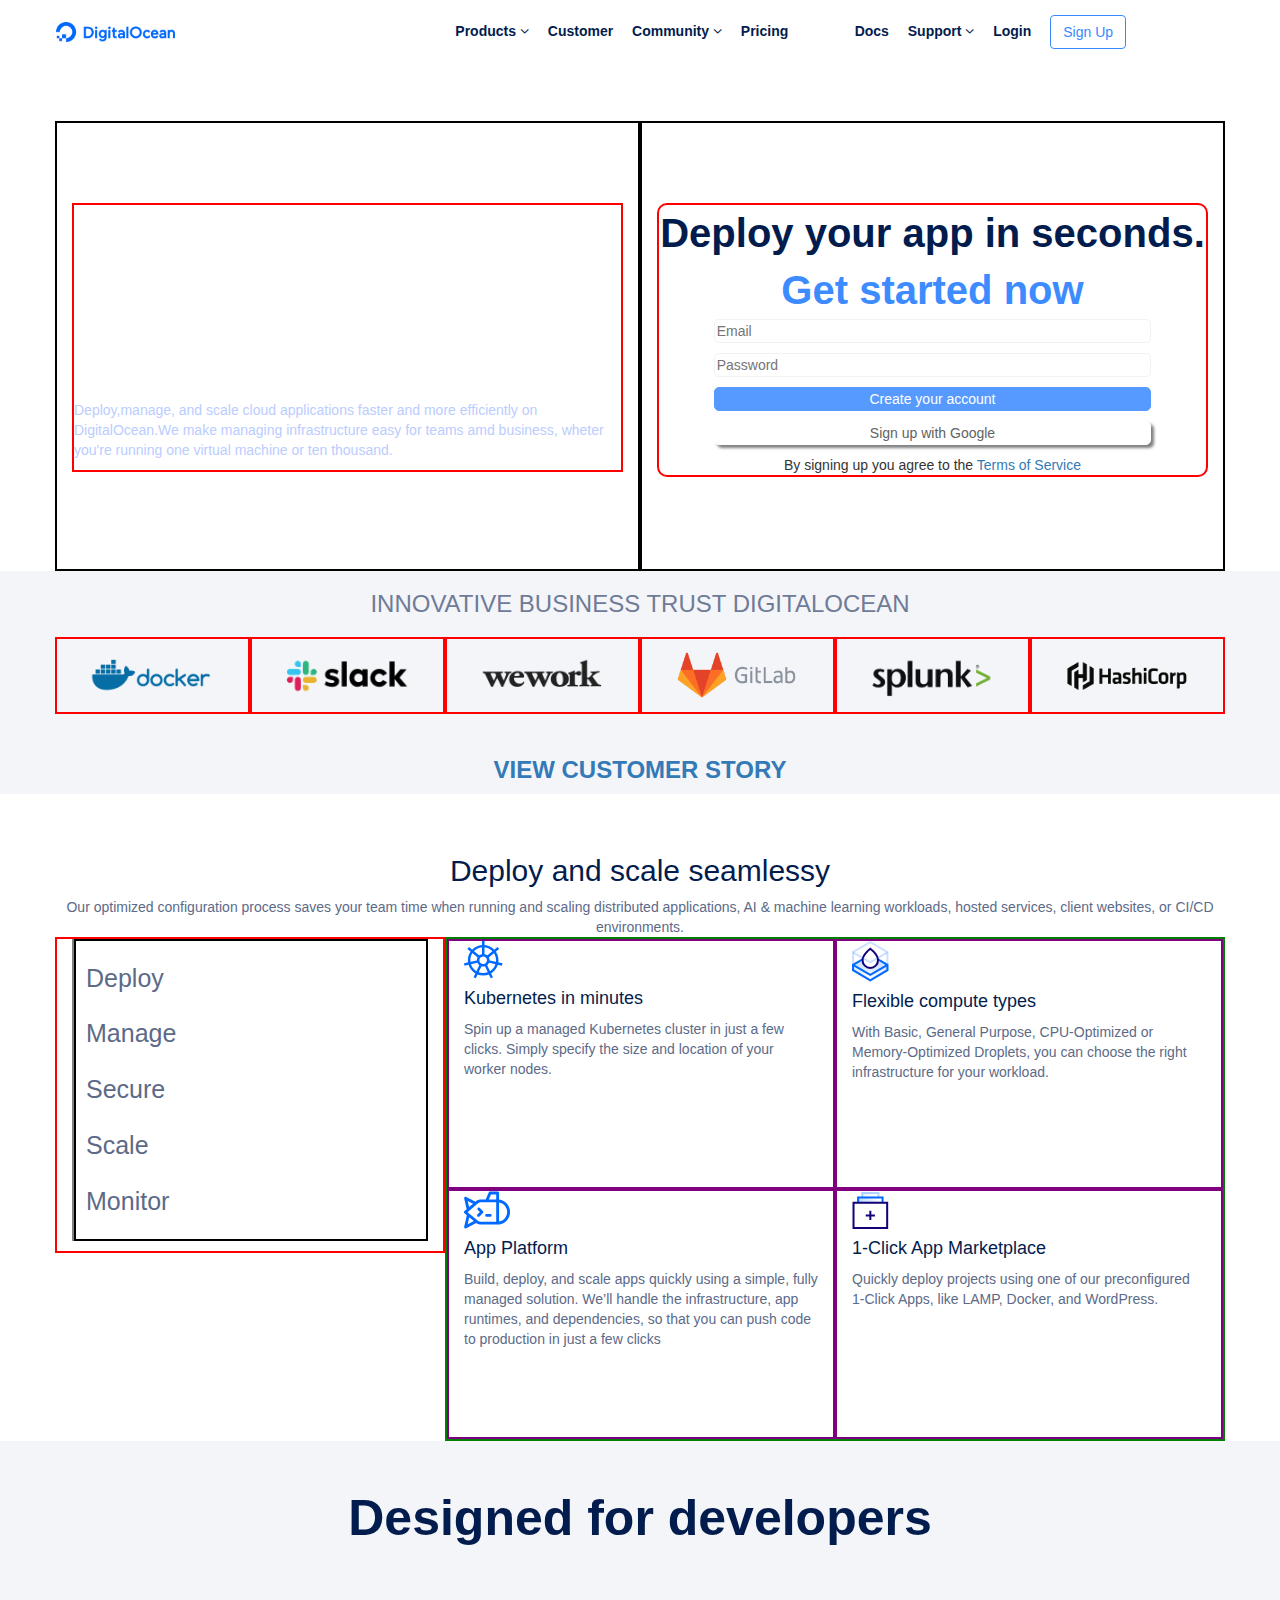
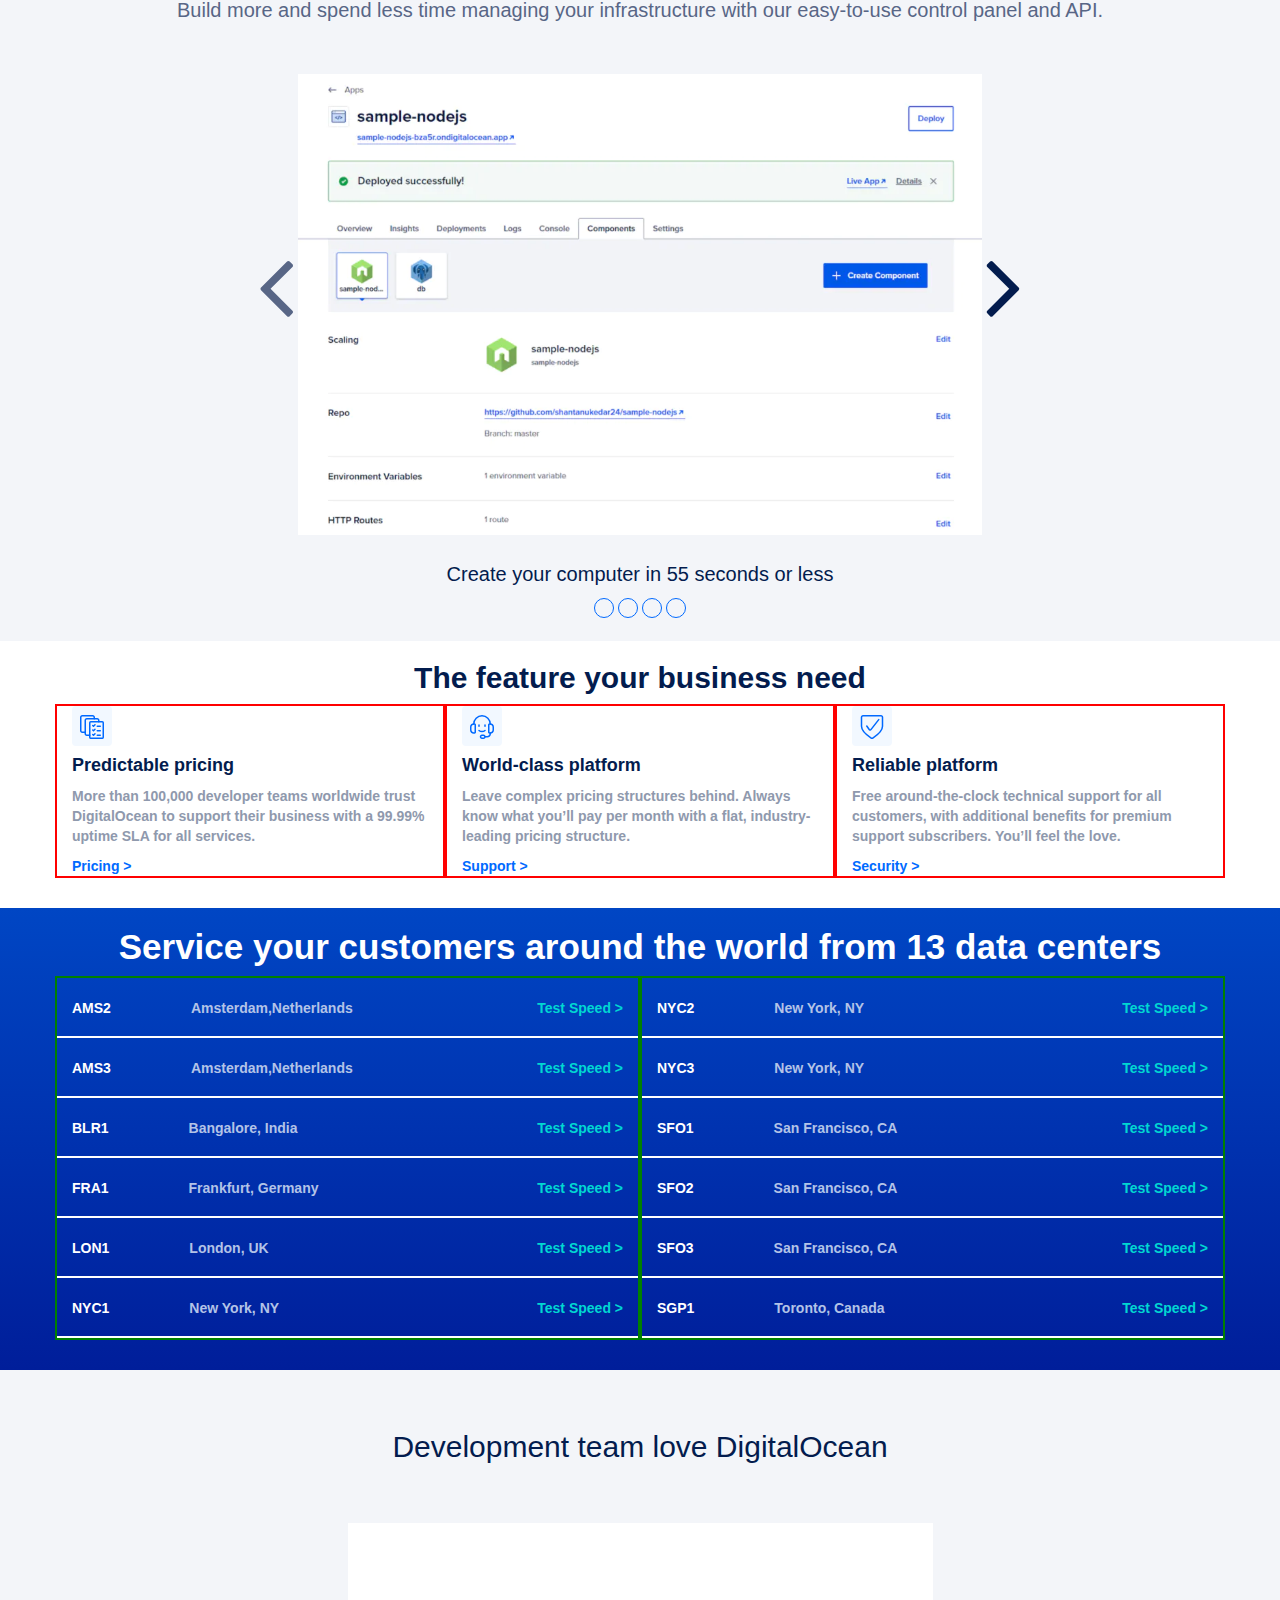
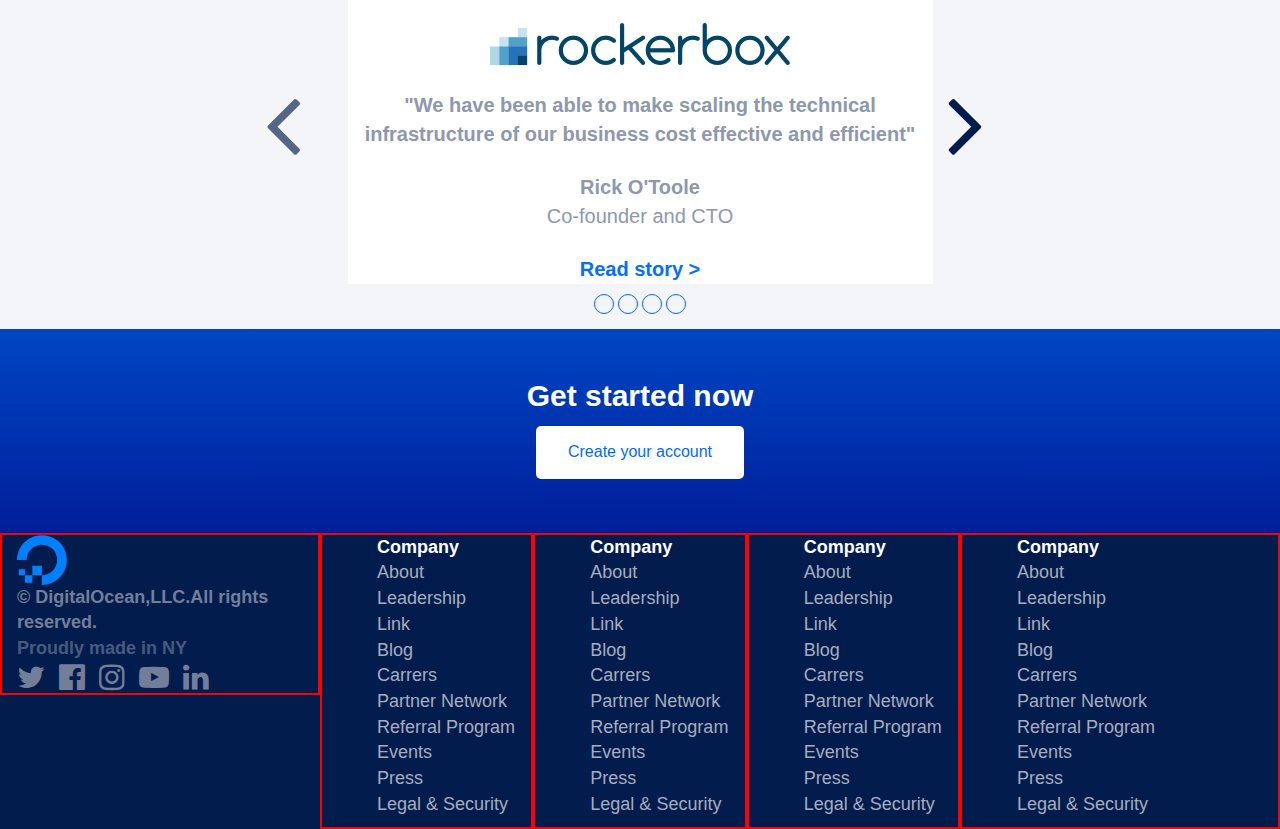
==== index.html @ e05a94d7 "manca squalo e refactory" ====
<!DOCTYPE html>
<html lang="en" dir="ltr">

  <head>
    <meta charset="utf-8">
    <title>Digital Ocean</title>
    <meta name="viewport" content="width=device-width, initial-scale=1">
    <!-- Bootstrap e my file css -->
    <link rel="stylesheet" href="https://stackpath.bootstrapcdn.com/bootstrap/3.4.1/css/bootstrap.min.css" integrity="sha384-HSMxcRTRxnN+Bdg0JdbxYKrThecOKuH5zCYotlSAcp1+c8xmyTe9GYg1l9a69psu" crossorigin="anonymous">
    <!-- font awesome -->
    <link rel="preconnect" href="https://fonts.gstatic.com">
    <link rel="stylesheet" href="https://cdnjs.cloudflare.com/ajax/libs/font-awesome/4.7.0/css/font-awesome.min.css">
    <link href="https://fonts.googleapis.com/css2?family=Roboto:wght@300&display=swap" rel="stylesheet">
    <link rel="stylesheet" href="css/master.css">
  </head>

  <body>

    <!-- inizio nav -->
    <div class="container-fluid navcont">
      <div class="container">
        <div class="row">
          <nav class="navbar row">

            <ul class="logocont col-xs-4 col-sm-4 col-md-4">
             <li><img class="logo" src="images/logo.webp" alt=""></li>
            </ul>

            <ul class="left col-xs-4 col-sm-4 col-md-4 hidden-xs hidden-sm ">
              <li>Products <i class="fa fa-angle-down" aria-hidden="true"></i> </li>
              <li>Customer</li>
              <li>Community <i class="fa fa-angle-down" aria-hidden="true"></i> </li>
              <li>Pricing</li>
            </ul>

            <ul class="right col-xs-4 col-sm-4 col-md-4 hidden-xs hidden-sm ">
              <li>Docs</li>
              <li>Support <i class="fa fa-angle-down" aria-hidden="true"></i> </li>
              <li>Login</li>
              <li> <button type="button" id="btnnav" class="btn btn-default">Sign Up</button> </li>
              <!-- <li type="button" class="btn btn-primary">Sign Up</li> -->
            </ul>

            <ul class="right col-xs-1 col-xs-offset-7 visible-xs-block  visible-sm-block">
              <li> <i class="fa fa-bars" aria-hidden="true"></i> </li>
            </ul>

          </nav>

        </div>
      </div>
    </div>
    <!-- fine nav -->

    <!-- inizio jumbotron -->
    <div class="container-fluid jumboback">
      <div class="container">
       <div class="row">
        <div class="txtcont col-xs-12 col-sm-6 col-md-6">
          <div class="contconttxt">
            <h1>The simplest cloud platform for developers & teams</h1>
            <p>Deploy,manage, and scale cloud applications faster and more efficiently on DigitalOcean.We make managing infrastructure easy for teams amd business, wheter you're running one virtual machine or ten thousand.</p>
          </div>
        </div>
        <div class="formcont col-xs-12 col-sm-6 col-md-6">
          <form class="jumboform">
            <div class="formtitle">Deploy your app in seconds.</div>
            <div class="formtitle sectit">Get started now</div>
            <input type="text" class="butt-text" placeholder="Email">
            <input type="text" class="butt-text" placeholder="Password">
            <input type="submit" class="butt-sub firstbutt" value="Create your account">
            <input type="submit" class="butt-sub secondbutt" value="Sign up with Google">
            <div class="conditions text-center">By signing up you agree to the <a href="#">Terms of Service</a> </div>
          </form>
        </div>
       </div>
      </div>
    </div>
    <!-- fine jumbotron -->

    <!-- griglia logo -->
    <div class="container-fluid logogrillcont">
      <h3 class="text-center titlelogo">INNOVATIVE BUSINESS TRUST DIGITALOCEAN</h3>
      <div class="container">
        <div class="row logorow ">
          <div class="logo-one col-xs-6 col-sm-2 col-md-2">
          </div>
          <div class="logo-two col-xs-6 col-sm-2 col-md-2">
          </div>
          <div class="logo-three col-xs-6 col-sm-2 col-md-2">
          </div>
          <div class="logo-four col-xs-6 col-sm-2 col-md-2">
          </div>
          <div class="logo-five col-xs-6 col-sm-2 col-md-2">
          </div>
          <div class="logo-six col-xs-6 col-sm-2 col-md-2">
          </div>
          <h3 class="text-center logolink"> <a href="#">VIEW CUSTOMER STORY</a> </h3>
        </div>
      </div>
    </div>
    <!-- grigli logo fine -->

    <!-- inizio spec -->
    <div class="container-fluid specscont ">
      <div class="container">
        <div class="row">
          <h2 class="text-center spectitcol-one">Deploy and scale seamlessy</h2>
          <div class="text-center ptitle-one">
            Our optimized configuration process saves your team time when running and scaling distributed applications, AI & machine learning workloads, hosted services, client websites, or CI/CD environments.
          </div>
          <div class="col-xs-12 col-sm-4 col-md-4 specmenucont">
            <div class="listspeccont">
              <ul class="speclistul">
                <li class="speclili">Deploy</li>
                <li class="speclili">Manage</li>
                <li class="speclili">Secure</li>
                <li class="speclili">Scale</li>
                <li class="speclili">Monitor</li>
              </ul>
            </div>
          </div>
          <div class="col-xs-12 col-sm-8 col-md-8 specgrill">
            <div class="row">
              <div class="specimg col-xs-12 col-sm-6 col-md-6">
                <img src="images/wheel.svg" alt="">
                <h4 class="spectitcol-two">Kubernetes in minutes</h4>
                <p class="ptitle-two">Spin up a managed Kubernetes cluster in just a few clicks. Simply specify the size and location of your worker nodes.</p>
              </div>
              <div class="specimg col-xs-12 col-sm-6 col-md-6">
                <img src="images/drop.svg" alt="">
                <h4 class="spectitcol-two">Flexible compute types</h4>
                <p class="ptitle-two">With Basic, General Purpose, CPU-Optimized or Memory-Optimized Droplets, you can choose the right infrastructure for your workload.</p>
              </div>
              <div class="specimg col-xs-12 col-sm-6 col-md-6">
                <img src="images/rocket.svg" alt="">
                <h4 class="spectitcol-two">App Platform</h4>
                <p class="ptitle-two">Build, deploy, and scale apps quickly using a simple, fully managed solution. We’ll handle the infrastructure, app runtimes, and dependencies, so that you can push code to production in just a few clicks</p>
              </div>
              <div class="specimg col-xs-12 col-sm-6 col-md-6">
                <img src="images/box.svg" alt="">
                <h4 class="spectitcol-two">1-Click App Marketplace</h4>
                <p class="ptitle-two">Quickly deploy projects using one of our preconfigured 1-Click Apps, like LAMP, Docker, and WordPress.</p>
              </div>
            </div>
          </div>
        </div>
      </div>
    </div>
    <!-- fine spec -->

    <!-- inizio designed for dev -->
    <div class="container-fluid desfordevcont">
      <div class="container">
        <h2 class="text-center devtit">Designed for developers</h2>
        <div class="text-center pdev">
          Build more and spend less time managing your infrastructure with our easy-to-use control panel and API.
        </div>
        <div>
          <i class=" fontaweicon1 fa fa-angle-left" aria-hidden="true"></i>
          <img class="imgfordev" src="images/spec.webp" alt="img spec">
          <i class=" fontaweicon2 fa fa-angle-right" aria-hidden="true"></i>
        </div>
        <div class="text-center carouseltext">Create your computer in 55 seconds or less </div>
        <div class="bluedot text-center"></div>
        <div class="bluedot text-center"></div>
        <div class="bluedot text-center"></div>
        <div class="bluedot text-center"></div>
      </div>
    </div>
    <!-- fine designed for dev -->

    <!-- inizio feat -->
    <div class="container-fluid featcont">
      <div class="container">
        <h2 class=" feattitle-mp text-center">The feature your business need</h2>
        <div class="row">
          <div class="featblock col-xs-12 col-sm-4 col-md-4">
            <img src="images/tasklist.svg" alt="task list">
            <h4 class="feattitle-n">Predictable pricing</h4>
            <p class="pfeat">More than 100,000 developer teams worldwide trust DigitalOcean to support their business with a 99.99% uptime SLA for all services.</p>
            <a class="featlink" href="#">Pricing &gt; </a>
          </div>
          <div class="featblock col-xs-12 col-sm-4 col-md-4">
            <img src="images/headphone.svg" alt="headphone customer service">
            <h4 class="feattitle-n" >World-class platform</h4>
            <p class="pfeat">Leave complex pricing structures behind. Always know what you’ll pay per month with a flat, industry-leading pricing structure.</p>
            <a class="featlink" href="#">Support &gt; </a>
          </div>
          <div class="featblock col-xs-12 col-sm-4 col-md-4">
            <img src="images/shield.svg" alt="shield">
            <h4 class="feattitle-n">Reliable platform</h4>
            <p class="pfeat">Free around-the-clock technical support for all customers, with additional benefits for premium support subscribers. You’ll feel the love.</p>
            <a class="featlink" href="#">Security &gt; </a>
          </div>
        </div>
      </div>
    </div>
    <!-- fine feat -->

    <!-- inizio region -->
    <div class="container-fluid regioncont">
      <div class="container">
        <h2 class="text-center regiontit">Service your customers around the world from 13 data centers</h2>
        <div class="row">
          <div class="regionlink col-xs-12 col-sm-12 col-md-6 ">
            <div class="row">
              <div class="citycont col-xs-12 col-sm-12 col-md-12">
                <ul class="regionul">
                  <li class="regionli-one">AMS2</li>
                  <li class="regionli-two">Amsterdam,Netherlands</li>
                  <li class="regionli-three">Test Speed &gt; </li>
                </ul>
              </div>
              <div class="citycont col-xs-12 col-sm-12 col-md-12">
                <ul class="regionul">
                  <li class="regionli-one">AMS3</li>
                  <li class="regionli-two">Amsterdam,Netherlands</li>
                  <li class="regionli-three">Test Speed &gt; </li>
                </ul>
              </div>
              <div class="citycont col-xs-12 col-sm-12 col-md-12">
                <ul class="regionul">
                  <li class="regionli-one">BLR1</li>
                  <li class="regionli-two">Bangalore, India</li>
                  <li class="regionli-three">Test Speed &gt; </li>
                </ul>
              </div>
              <div class="citycont col-xs-12 col-sm-12 col-md-12">
                <ul class="regionul">
                  <li class="regionli-one">FRA1</li>
                  <li class="regionli-two">Frankfurt, Germany</li>
                  <li class="regionli-three">Test Speed &gt; </li>
                </ul>
              </div>
              <div class="citycont col-xs-12 col-sm-12 col-md-12">
                <ul class="regionul">
                  <li class="regionli-one">LON1</li>
                  <li class="regionli-two">London, UK</li>
                  <li class="regionli-three">Test Speed &gt; </li>
                </ul>
              </div>
              <div class="citycont col-xs-12 col-sm-12 col-md-12">
                <ul class="regionul">
                  <li class="regionli-one">NYC1</li>
                  <li class="regionli-two">New York, NY</li>
                  <li class="regionli-three">Test Speed &gt; </li>
                </ul>
              </div>
            </div>
          </div>

          <div class="regionlink col-xs-12 col-sm-12 col-md-6 ">
            <div class="row">
              <div class="citycont col-xs-12 col-sm-12 col-md-12">
                <ul class="regionul">
                  <li class="regionli-one">NYC2</li>
                  <li class="regionli-two">New York, NY</li>
                  <li class="regionli-three">Test Speed &gt; </li>
                </ul>
              </div>
              <div class="citycont col-xs-12 col-sm-12 col-md-12">
                <ul class="regionul">
                  <li class="regionli-one">NYC3</li>
                  <li class="regionli-two">New York, NY</li>
                  <li class="regionli-three">Test Speed &gt; </li>
                </ul>
              </div>
              <div class="citycont col-xs-12 col-sm-12 col-md-12">
                <ul class="regionul">
                  <li class="regionli-one">SFO1</li>
                  <li class="regionli-two">San Francisco, CA</li>
                  <li class="regionli-three">Test Speed &gt; </li>
                </ul>
              </div>
              <div class="citycont col-xs-12 col-sm-12 col-md-12">
                <ul class="regionul">
                  <li class="regionli-one">SFO2</li>
                  <li class="regionli-two">San Francisco, CA</li>
                  <li class="regionli-three">Test Speed &gt; </li>
                </ul>
              </div>
              <div class="citycont col-xs-12 col-sm-12 col-md-12">
                <ul class="regionul">
                  <li class="regionli-one">SFO3</li>
                  <li class="regionli-two">San Francisco, CA</li>
                  <li class="regionli-three">Test Speed &gt; </li>
                </ul>
              </div>
              <div class="citycont col-xs-12 col-sm-12 col-md-12">
                <ul class="regionul">
                  <li class="regionli-one">SGP1</li>
                  <li class="regionli-two">Toronto, Canada</li>
                  <li class="regionli-three">Test Speed &gt; </li>
                </ul>
              </div>
            </div>
          </div>

        </div>
      </div>
    </div>
    <!-- fine region -->



    <!-- fine designed for dev team love -->
    <div class="fluid-container lovecont">
      <div class="container">
        <h2 class="text-center lovetit">Development team love DigitalOcean</h2>
        <div class="row">
          <div class="col-xs-1 col-sm-1 col-md-1">
          </div>
          <div class="col-xs-1 col-sm-1 col-md-1">
          </div>
          <div class="col-xs-1 col-sm-1 col-md-1">
            <i class="margicon fontaweicon1 fa fa-angle-left" aria-hidden="true"></i>
          </div>
          <div class="imgfordev2 col-xs-6 col-sm-6 col-md-6 ">
            <img class="rocklogo" src="images/rocklogo.png" alt="">
            <p class="plove">"We have been able to make scaling the technical infrastructure of our business cost effective and efficient"</p>
            <div class="ceo">Rick O'Toole</div>
            <div class="whoisit">Co-founder and CTO</div>
            <a class="logolink" href="#">Read story &gt;</a>
          </div>
          <div class="col-xs-1 col-sm-1 col-md-1">
             <i class="margicon fontaweicon2 fa fa-angle-right" aria-hidden="true"></i>
          </div>
          <div class="col-xs-1 col-sm-1 col-md-1">
          </div>
          <div class="col-xs-1 col-sm-1 col-md-1">
          </div>
        </div>
      </div>
      <div class="tcent">
        <div class="bluedot"></div>
        <div class="bluedot"></div>
        <div class="bluedot"></div>
        <div class="bluedot"></div>
      </div>
    </div>

    <!-- fine designed for dev team love -->

     <!-- inizio footer  -->
     <footer>

       <div class="footup container-fluid">
         <div class="container">
           <h2 class="footuptit">Get started now</h2>
           <input type="button" class="buttonfoot" value="Create your account">
         </div>
       </div>

       <div class="footdown container-fluid">
         <div class="row">
           <div class="footblock-one col-xs-12 col-sm-12 col-md-3">
             <img src="images/digilogo.svg" alt="digital ocean logo">
             <div class="copyright">&copy; DigitalOcean,LLC.All rights reserved.</div>
             <div class="madein">Proudly made in NY</div>
             <i class="footicon fa fa-twitter" aria-hidden="true"></i>
             <i class="footicon fa fa-facebook-official" aria-hidden="true"></i>
             <i class="footicon fa fa-instagram" aria-hidden="true"></i>
             <i class="footicon fa fa-youtube-play" aria-hidden="true"></i>
             <i class="footicon fa fa-linkedin" aria-hidden="true"></i>
           </div>
           <div class="footblock-two col-xs-12 col-sm-6 col-md-2">
             <ul class="footlist">
               <li class="important">Company</li>
               <li class="normal">About</li>
               <li class="normal">Leadership</li>
               <li class="normal">Link</li>
               <li class="normal">Blog</li>
               <li class="normal">Carrers</li>
               <li class="normal">Partner Network</li>
               <li class="normal">Referral Program</li>
               <li class="normal">Events</li>
               <li class="normal">Press</li>
               <li class="normal">Legal & Security</li>
             </ul>
           </div>
           <div class="footblock-three col-xs-12 col-sm-6 col-md-2">
             <ul class="footlist">
               <li class="important">Company</li>
               <li class="normal">About</li>
               <li class="normal">Leadership</li>
               <li class="normal">Link</li>
               <li class="normal">Blog</li>
               <li class="normal">Carrers</li>
               <li class="normal">Partner Network</li>
               <li class="normal">Referral Program</li>
               <li class="normal">Events</li>
               <li class="normal">Press</li>
               <li class="normal">Legal & Security</li>
             </ul>
           </div>
           <div class="footblock-four col-xs-12 col-sm-6 col-md-2">
             <ul class="footlist">
               <li class="important">Company</li>
               <li class="normal">About</li>
               <li class="normal">Leadership</li>
               <li class="normal">Link</li>
               <li class="normal">Blog</li>
               <li class="normal">Carrers</li>
               <li class="normal">Partner Network</li>
               <li class="normal">Referral Program</li>
               <li class="normal">Events</li>
               <li class="normal">Press</li>
               <li class="normal">Legal & Security</li>
             </ul>
           </div>
           <div class="footblock-five col-xs-12 col-sm-6 col-md-3">
             <ul class="footlist">
               <li class="important">Company</li>
               <li class="normal">About</li>
               <li class="normal">Leadership</li>
               <li class="normal">Link</li>
               <li class="normal">Blog</li>
               <li class="normal">Carrers</li>
               <li class="normal">Partner Network</li>
               <li class="normal">Referral Program</li>
               <li class="normal">Events</li>
               <li class="normal">Press</li>
               <li class="normal">Legal & Security</li>
             </ul>
           </div>
         </div>
       </div>

     </footer>
     <!-- fine footer  -->


  </body>
</html>
---- css/master.css ----
/* utility class */
 /* {
  box-sizing: border-box;
  margin: 0;
  padding: 0;
}

.containernoboot {
  width: 1170px;
  margin: 0 auto;
}


.flnoboot {
  float:left;
}

.frnoboot {
  float:right;
}

.clearfixnoboot::after {
  content: "";
  clear: both;
  display: table;
} */
/* fine utiliy class */

/* inizio nav */
.navcont{
  background-color: #fff;
  height: 60px;
  color: #031C4E;
  font-weight: bold;
}

.navbar{
  height: 60px;
}

.logo{
  height: 20px;
  width: auto;
}

.navbar li{
  display: inline-block;
  margin-right: 15px;
}

.navbar > ul{
  height: 60px;
  line-height: 60px;
  vertical-align: middle;
}

#btnnav{
  border: 1px solid #3889FF;
  color: #3889FF;
}
/* fine nav */

/* jumbotron inizio */
.jumboback{
  height: 100%;
  background-image: url("https://www.digitalocean.com/static/bg-home-hero-3-bb4b33b77274db09b969f629ad81c4d5.svg");
  background-size: cover;
}

.txtcont{
  height: 450px;
  margin-top: 50px;
  border: 2px solid black;
}

.contconttxt{
  color: white;
  margin-top: 80px;
  border: 2px solid red;
}

.contconttxt > h1{
  font-size: 50px;
}

.contconttxt > p{
  color: #BBCCFF;
}

.formcont{
  height: 450px;
  margin-top: 50px;
  border: 2px solid black;
}

/* form inizio */
.jumboform{
  border-radius: 10px;
  background-color: #fff;
  margin-top: 80px;
  border: 2px solid red;
}

.formtitle{
  text-align: center;
  font-size: 40px;
  font-weight: bolder;
  color: #031C4E;
}

.sectit{
  color: #3C8BFF;
}

[class*="butt-"] {
  width: 80%;
  margin: 0 10%;
}

.butt-text{
  border: 1px solid #F2F2F2;
  border-radius: 5px;
  margin-bottom: 10px;
}

.firstbutt{
  border: 1px #579AFF solid;
  background-color: #579AFF;
  border-radius: 5px;
  margin-bottom: 10px;
  color: #fff;
}

.secondbutt{
  border: 1px #fff solid;
  background-color: #fff;
  border-radius: 5px;
  margin-bottom: 10px;
  color: #626262;
  box-shadow: 3px 3px 3px grey;
}


/* form fine */
/* fine jumbotron */

/* inizio section griglia logo */
.logogrillcont{
  background-color: #F3F5F9;
  height:100%;
}

.titlelogo{
  margin-bottom: 20px;
  color: #6F7B97;
}

.logolink{
  margin-top: 120px;
  /* perché se do troppo poco margin non si muove? */
}

[class*="logo-"] {
  border: 2px solid red;
  height: 77px;
  background-size: 65%;
  background-repeat: no-repeat;
  background-position: center
}

.logo-one{
  background-image: url(../images/docker.svg);
}

.logo-two{
  background-image: url(../images/slack.svg);
}

.logo-three{
  background-image: url(../images/wework.svg);
}

.logo-four{
  background-image: url(../images/gitlab.svg);
}

.logo-five{
  background-image: url(../images/splunk.svg);
}

.logo-six{
  background-image: url(../images/hashicorp.svg);
}
/* fine section griglia logo */

/* inizio sezione spec */
.specscont{
  height: 100%;
  background-color: #fff;
}

[class*="spectitcol-"]{
  color: #031C4E;
}

.spectitcol-one{
  margin-top: 60px;
}

[class*="ptitle"]{
  color: #5C6A88;
}

.specmenucont{
  border: 2px solid red;
  height: auto;
}

.listspeccont{
  border-left: 2px solid grey;
}

.speclistul{
  list-style-type:none;
  border: 2px solid black;
  padding-left: 10px;
  padding-top: 20px;
  color: #5C6A88;
  height: auto;
}

.speclili{
  margin-bottom: 20px;
  margin-right: 30px;
  font-size: 25px;
}

.specgrill{
  border: 2px solid green;
}

.specimg{
border: 2px solid purple;
height:250px;
}

/* fine sezione spec */
/* dev sec inizio */
.desfordevcont{
  height: 800px;
  background-color: #F3F5F9;
  text-align: center;
}

.devtit{
  color: #031C4E;
  font-weight: bolder;
  font-size: 50px;
  margin-top: 50px;
  margin-bottom: 50px;
}

.pdev{
  color: #586686;
  font-size: 20px;
  margin-bottom: 50px;

}

.fontaweicon1{
  font-size: 100px;
  color: #586686;
}

.fontaweicon2{
  font-size: 100px;
  color: #031C4E;
}

.imgfordev{
  height: auto;
  width: 60%;
  margin-bottom: 25px;
}

.bluedot{
  border-radius: 100%;
  width: 20px;
  height: 20px;
  border: 1px solid #0069ff;
  display:inline-block;
  /* non si centra perfettamente why? */
}

.bluedot:hover{
  background-color: #0069ff;
}

.carouseltext{
  color: #031C4E;
  font-size: 20px;
  margin-bottom: 10px;
}
/* fine dev sec */

/* inizio feat */
.featcont{
  background-color: #fff;
  height:100%;
  padding-bottom: 30px;
}

.featblock{
  border:2px solid red;
  height:100%;
}

[class*="feattitle-"]{
  color: #031C4E;
  font-weight: bolder;
}

.pfeat{
  color: #8F99AD;
  font-weight: bold;
}

.featlink{
  color: #006AFF;
  font-weight: bolder;
}
/* fine feat */

/* inizio region */
.regioncont{
  background: linear-gradient(#0046C4, #001E9A);
  height: 100%;
  color: white;
  padding-bottom:30px;
}

.regiontit{
font-weight: bolder;
font-size: 35px;
}

.regionul{
  width: 100%;
  height: 60px;
  line-height: 60px;
  vertical-align: middle;
  padding: 0;
}

[class*="regionli-"]{
  display: inline-block;
}

.regionli-one{
  float: left;
  font-weight: bolder;
}

.regionli-two{
  margin-left: 80px;
  font-weight: bolder;
  color: #B3C3E7;
}

.regionli-three{
  float: right;
  color: #00D7D2;
  font-weight: bolder;
}

.regionlink{
  border:green 2px solid;
  height:100%;
}

.citycont{
  height:60px;
  border-bottom: #fff 2px solid;
}
/* fine region */

/* inizio dev team love alcune class comuni con designed for dev */
.lovecont{
  height: 100%;
  background-color: #F3F5F9;
  padding-bottom: 10px;
}

.lovetit{
  color: #031C4E;
  margin-top: 60px;
}

.imgfordev2{
  background-color: #fff;
  height: 100%;
  margin-top: 50px;
  text-align: center;
  font-size: 20px;
}

.tcent{
  text-align: center;
  margin-top: 10px;
}

.margicon{
  margin-top: 200px;
}

.rocklogo{
  margin-top: 100px;
  margin-bottom: 25px;
}

.plove{
  color:#8E98AC;
  font-weight: bolder;
  margin-bottom: 25px;
}

.ceo{
  color: #8E98AC;
  font-weight: bolder;
}

.whoisit{
  color: #8E98AC;
  margin-bottom: 25px;
}

.logolink{
  color: #046FFF;
  font-weight: bolder;
}
/* fine dev team love alcune class comuni con designed for dev */

/* inizio footer */
.footup{
  background: linear-gradient(#0046C4, #001E9A);
  height:100%;
  text-align: center;
  padding-bottom: 50px;
}

.buttonfoot {
  background-color: #fff;
  border: none;
  color: #006AFF;
  padding: 15px 32px;
  text-align: center;
  text-decoration: none;
  display: inline-block;
  font-size: 16px;
  margin: 4px 2px;
  cursor: pointer;
  border-radius: 5px;
}

.footuptit{
  color:#fff;
  font-weight: bolder;
  margin-top: 50px;
}


.footdown{
  background-color: #031C4E;
  height:100%;
}

[class*="footblock-"] {
  height:100%;
  border: 2px solid red;
}
.copyright{
  color: #737F99;
  font-weight: bolder;
  font-size: 18px;
}

.madein{
  color: #4A5A7C;
  font-weight: bolder;
  font-size: 18px;
}

.footicon{
  color: #737F99;
  margin-right: 10px;
  font-size: 30px;
}

.footlist{
  list-style: none;
  color: #A6ADBD;
  font-size: 18px;
}

.important{
  color: #fff;
  font-weight: bolder;
}

/* fine footer */

/* media query */

@media screen and (max-width: 767px){
  /* jumbotron */
  .txtcont{
    height:auto;
  }

  .jumboform{
    margin-top: 0;
  }

  .contconttxt{
    margin-top: 0;
  }

  .formcont{
    height: auto;
    margin-top: 15px;
  }

/* end jumbotron */
}

@media screen and (min-width: 768px) and (max-width: 991px){

}

@media screen and (min-width: 992px) and (max-width: 1199px){
  .navbar li{
    margin-right: 0px;
  }

}
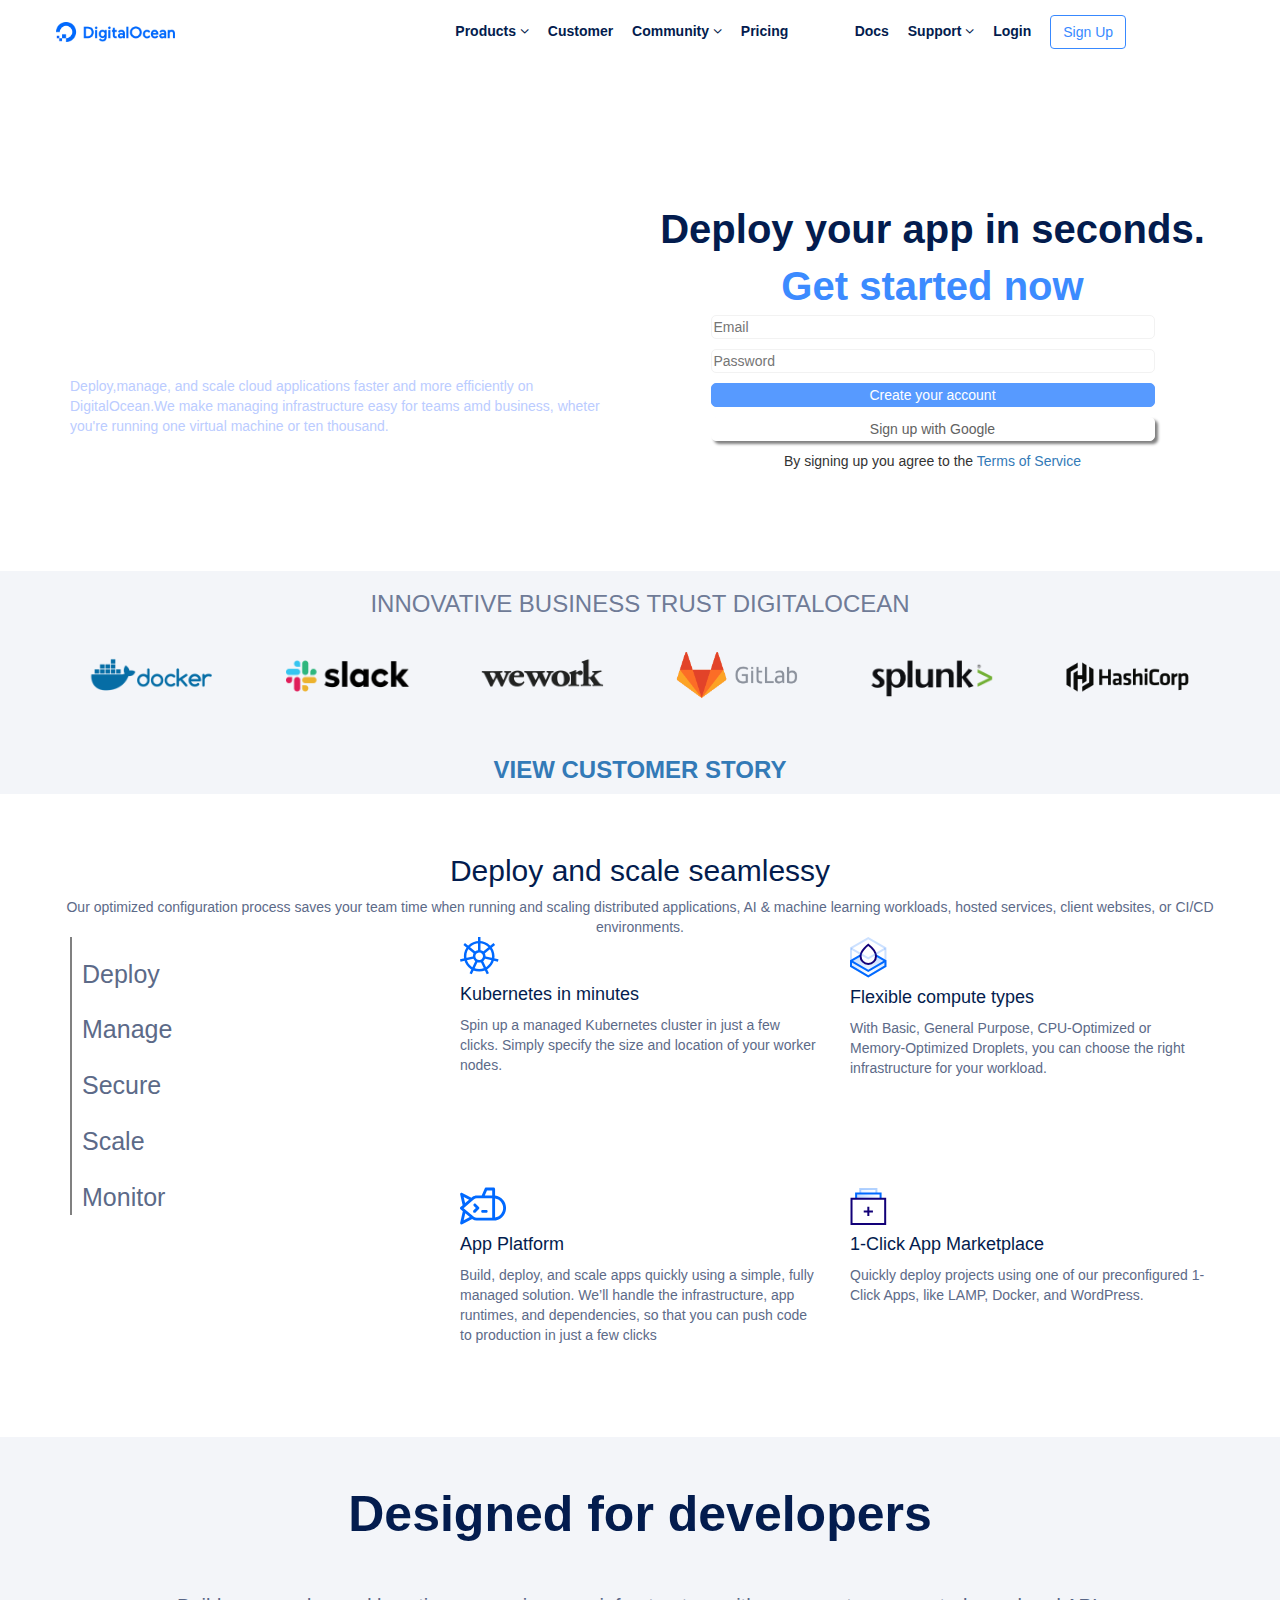
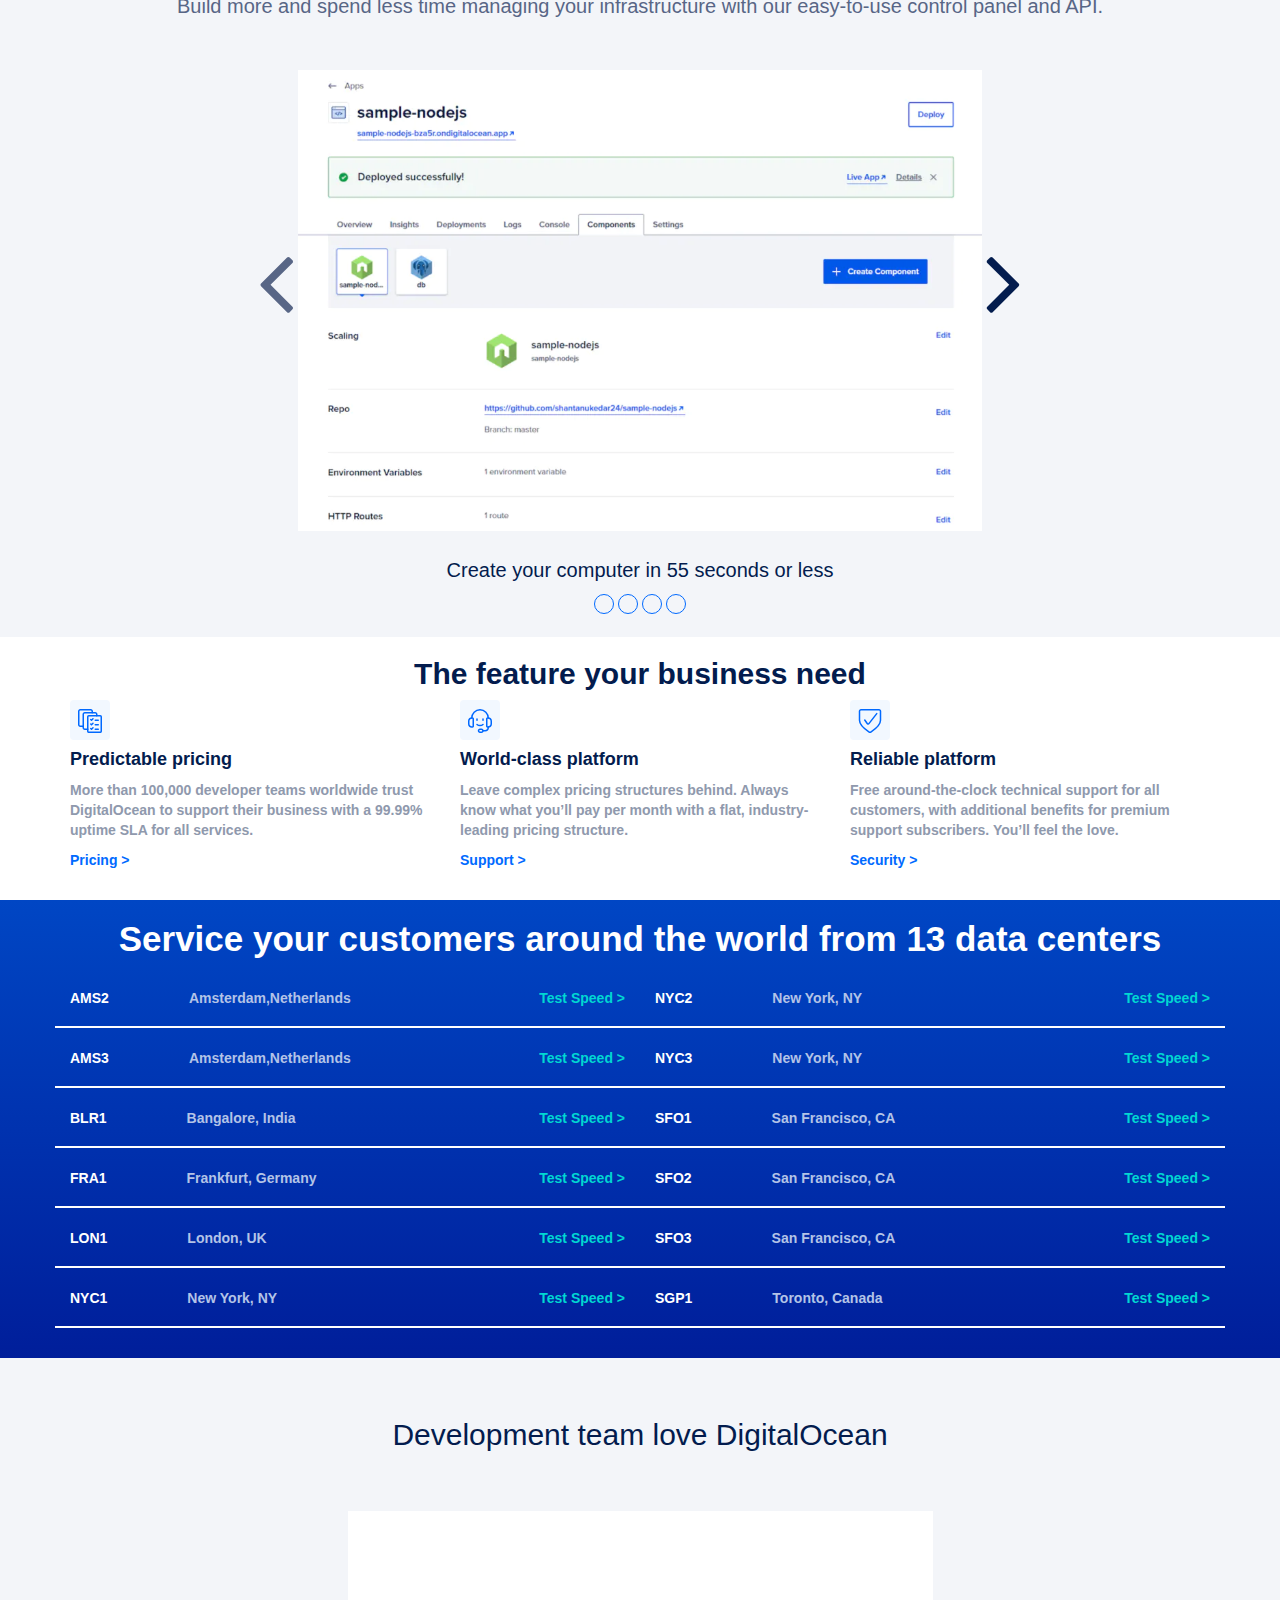
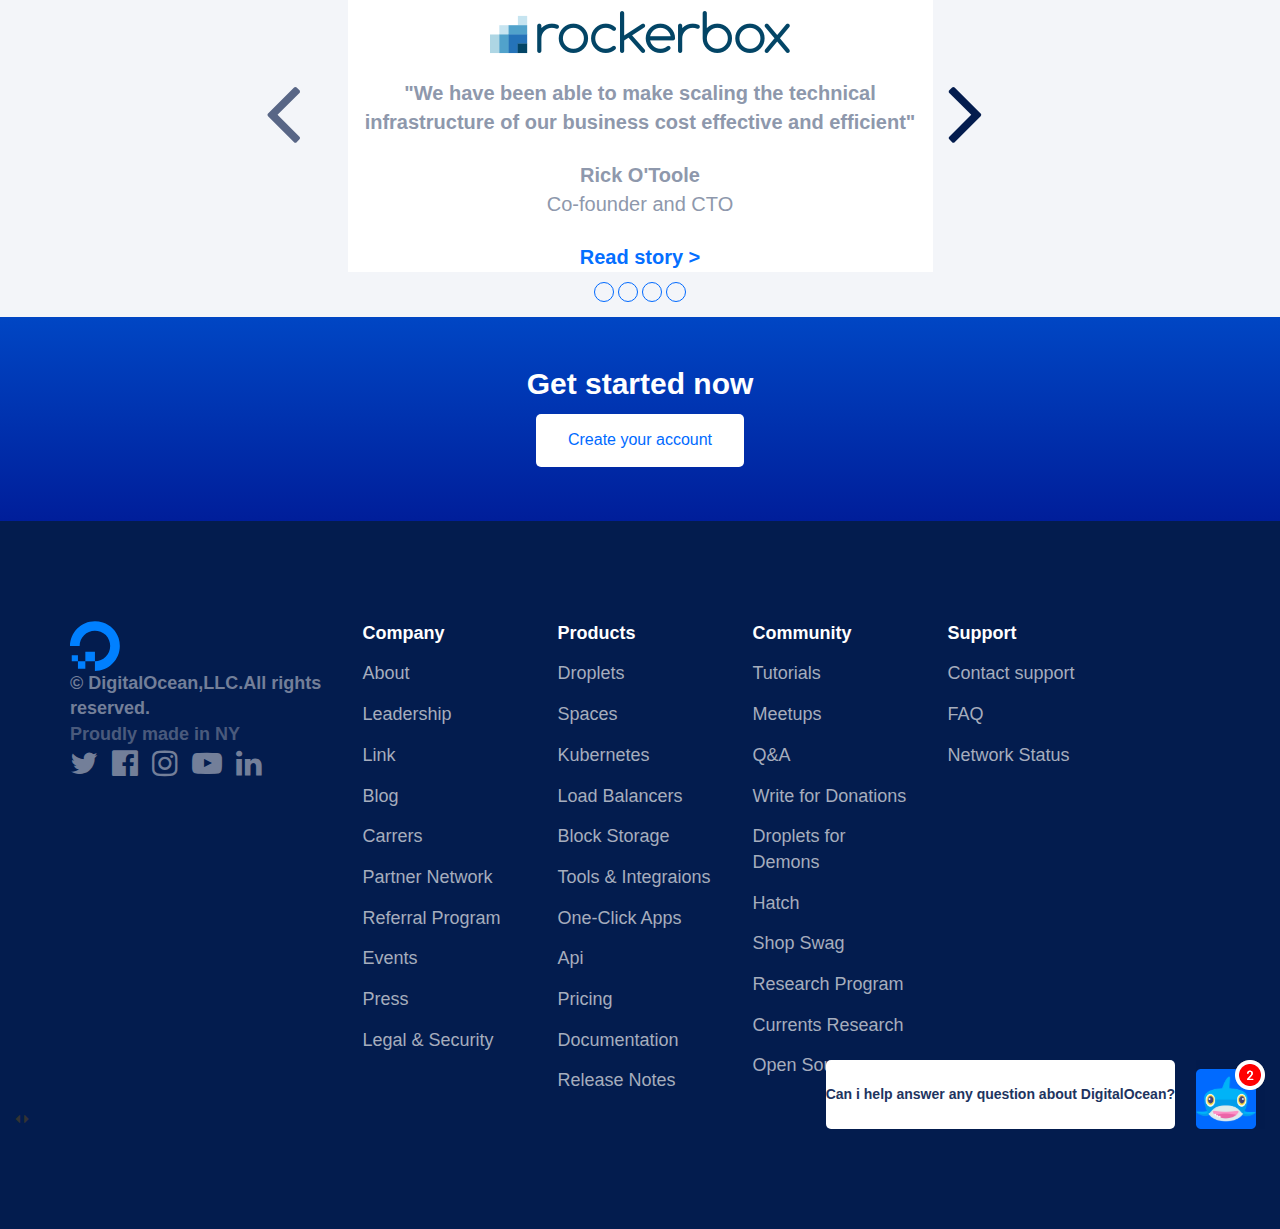
==== commit 6b3a3eb7: "accorgimenti vari" ====
--- a/index.html
+++ b/index.html
@@ -353,78 +353,80 @@
        </div>
 
        <div class="footdown container-fluid">
-         <div class="row">
-           <div class="footblock-one col-xs-12 col-sm-12 col-md-3">
-             <img src="images/digilogo.svg" alt="digital ocean logo">
-             <div class="copyright">&copy; DigitalOcean,LLC.All rights reserved.</div>
-             <div class="madein">Proudly made in NY</div>
-             <i class="footicon fa fa-twitter" aria-hidden="true"></i>
-             <i class="footicon fa fa-facebook-official" aria-hidden="true"></i>
-             <i class="footicon fa fa-instagram" aria-hidden="true"></i>
-             <i class="footicon fa fa-youtube-play" aria-hidden="true"></i>
-             <i class="footicon fa fa-linkedin" aria-hidden="true"></i>
-           </div>
-           <div class="footblock-two col-xs-12 col-sm-6 col-md-2">
-             <ul class="footlist">
-               <li class="important">Company</li>
-               <li class="normal">About</li>
-               <li class="normal">Leadership</li>
-               <li class="normal">Link</li>
-               <li class="normal">Blog</li>
-               <li class="normal">Carrers</li>
-               <li class="normal">Partner Network</li>
-               <li class="normal">Referral Program</li>
-               <li class="normal">Events</li>
-               <li class="normal">Press</li>
-               <li class="normal">Legal & Security</li>
-             </ul>
-           </div>
-           <div class="footblock-three col-xs-12 col-sm-6 col-md-2">
-             <ul class="footlist">
-               <li class="important">Company</li>
-               <li class="normal">About</li>
-               <li class="normal">Leadership</li>
-               <li class="normal">Link</li>
-               <li class="normal">Blog</li>
-               <li class="normal">Carrers</li>
-               <li class="normal">Partner Network</li>
-               <li class="normal">Referral Program</li>
-               <li class="normal">Events</li>
-               <li class="normal">Press</li>
-               <li class="normal">Legal & Security</li>
-             </ul>
-           </div>
-           <div class="footblock-four col-xs-12 col-sm-6 col-md-2">
-             <ul class="footlist">
-               <li class="important">Company</li>
-               <li class="normal">About</li>
-               <li class="normal">Leadership</li>
-               <li class="normal">Link</li>
-               <li class="normal">Blog</li>
-               <li class="normal">Carrers</li>
-               <li class="normal">Partner Network</li>
-               <li class="normal">Referral Program</li>
-               <li class="normal">Events</li>
-               <li class="normal">Press</li>
-               <li class="normal">Legal & Security</li>
-             </ul>
-           </div>
-           <div class="footblock-five col-xs-12 col-sm-6 col-md-3">
-             <ul class="footlist">
-               <li class="important">Company</li>
-               <li class="normal">About</li>
-               <li class="normal">Leadership</li>
-               <li class="normal">Link</li>
-               <li class="normal">Blog</li>
-               <li class="normal">Carrers</li>
-               <li class="normal">Partner Network</li>
-               <li class="normal">Referral Program</li>
-               <li class="normal">Events</li>
-               <li class="normal">Press</li>
-               <li class="normal">Legal & Security</li>
-             </ul>
+         <div class="container">
+           <div class="row">
+             <div class="footblock-one col-xs-12 col-sm-12 col-md-3">
+               <img src="images/digilogo.svg" alt="digital ocean logo">
+               <div class="copyright">&copy; DigitalOcean,LLC.All rights reserved.</div>
+               <div class="madein">Proudly made in NY</div>
+               <i class="footicon fa fa-twitter" aria-hidden="true"></i>
+               <i class="footicon fa fa-facebook-official" aria-hidden="true"></i>
+               <i class="footicon fa fa-instagram" aria-hidden="true"></i>
+               <i class="footicon fa fa-youtube-play" aria-hidden="true"></i>
+               <i class="footicon fa fa-linkedin" aria-hidden="true"></i>
+             </div>
+             <div class="footblock-two col-xs-12 col-sm-6 col-md-2">
+               <ul class="footlist">
+                 <li class="important">Company</li>
+                 <li class="normal">About</li>
+                 <li class="normal">Leadership</li>
+                 <li class="normal">Link</li>
+                 <li class="normal">Blog</li>
+                 <li class="normal">Carrers</li>
+                 <li class="normal">Partner Network</li>
+                 <li class="normal">Referral Program</li>
+                 <li class="normal">Events</li>
+                 <li class="normal">Press</li>
+                 <li class="normal">Legal & Security</li>
+               </ul>
+             </div>
+             <div class="footblock-three col-xs-12 col-sm-6 col-md-2">
+               <ul class="footlist">
+                 <li class="important">Products</li>
+                 <li class="normal">Droplets</li>
+                 <li class="normal">Spaces</li>
+                 <li class="normal">Kubernetes</li>
+                 <li class="normal">Load Balancers</li>
+                 <li class="normal">Block Storage</li>
+                 <li class="normal">Tools & Integraions</li>
+                 <li class="normal">One-Click Apps</li>
+                 <li class="normal">Api</li>
+                 <li class="normal">Pricing</li>
+                 <li class="normal">Documentation</li>
+                 <li class="normal">Release Notes</li>
+               </ul>
+             </div>
+             <div class="footblock-four col-xs-12 col-sm-6 col-md-2">
+               <ul class="footlist">
+                 <li class="important">Community</li>
+                 <li class="normal">Tutorials</li>
+                 <li class="normal">Meetups</li>
+                 <li class="normal">Q&A</li>
+                 <li class="normal">Write for Donations</li>
+                 <li class="normal">Droplets for Demons</li>
+                 <li class="normal">Hatch</li>
+                 <li class="normal">Shop Swag</li>
+                 <li class="normal">Research Program</li>
+                 <li class="normal">Currents Research</li>
+                 <li class="normal">Open Source</li>
+               </ul>
+             </div>
+             <div class="footblock-five col-xs-12 col-sm-6 col-md-3">
+               <ul class="footlist">
+                 <li class="important">Support</li>
+                 <li class="normal">Contact support</li>
+                 <li class="normal">FAQ</li>
+                 <li class="normal">Network Status</li>
+               </ul>
+             </div>
            </div>
          </div>
+         <div class="fishcont">
+          <div class="comic"> <p class="comictext">Can i help answer any question about DigitalOcean?</p> </div>
+          <i class=" hidden-sm hidden-md bubble fa fa-caret-left" aria-hidden="true"></i>
+          <i class="hidden-xs hidden-md fa fa-caret-right bubble2" aria-hidden="true"></i>
+          <img class="shark" src="images/fish.png" alt="squalo">
+         </div>
        </div>
 
      </footer>
--- a/css/master.css
+++ b/css/master.css
@@ -70,13 +70,11 @@
 .txtcont{
   height: 450px;
   margin-top: 50px;
-  border: 2px solid black;
 }
 
 .contconttxt{
   color: white;
   margin-top: 80px;
-  border: 2px solid red;
 }
 
 .contconttxt > h1{
@@ -90,7 +88,6 @@
 .formcont{
   height: 450px;
   margin-top: 50px;
-  border: 2px solid black;
 }
 
 /* form inizio */
@@ -98,7 +95,6 @@
   border-radius: 10px;
   background-color: #fff;
   margin-top: 80px;
-  border: 2px solid red;
 }
 
 .formtitle{
@@ -157,11 +153,9 @@
 
 .logolink{
   margin-top: 120px;
-  /* perché se do troppo poco margin non si muove? */
 }
 
 [class*="logo-"] {
-  border: 2px solid red;
   height: 77px;
   background-size: 65%;
   background-repeat: no-repeat;
@@ -212,7 +206,6 @@
 }
 
 .specmenucont{
-  border: 2px solid red;
   height: auto;
 }
 
@@ -222,7 +215,6 @@
 
 .speclistul{
   list-style-type:none;
-  border: 2px solid black;
   padding-left: 10px;
   padding-top: 20px;
   color: #5C6A88;
@@ -235,12 +227,8 @@
   font-size: 25px;
 }
 
-.specgrill{
-  border: 2px solid green;
-}
 
 .specimg{
-border: 2px solid purple;
 height:250px;
 }
 
@@ -311,7 +299,6 @@
 }
 
 .featblock{
-  border:2px solid red;
   height:100%;
 }
 
@@ -374,7 +361,6 @@
 }
 
 .regionlink{
-  border:green 2px solid;
   height:100%;
 }
 
@@ -472,11 +458,12 @@
 .footdown{
   background-color: #031C4E;
   height:100%;
+  padding-top: 100px;
+  padding-bottom: 100px;
 }
 
 [class*="footblock-"] {
   height:100%;
-  border: 2px solid red;
 }
 .copyright{
   color: #737F99;
@@ -500,12 +487,48 @@
   list-style: none;
   color: #A6ADBD;
   font-size: 18px;
+  padding: 0;
 }
 
 .important{
   color: #fff;
   font-weight: bolder;
-}
+  margin-bottom: 15px;
+}
+
+.normal{
+  margin-bottom: 15px;
+}
+
+.fishcont{
+  height: 100%;
+  position: relative;
+}
+
+.shark{
+  position: absolute;
+  right: 0;
+  bottom: 0;
+}
+
+.comic{
+  width:auto;
+  height:69px;
+  background-color: #fff;
+  display: inline-block;
+  line-height: 69px;
+  vertical-align: middle;
+  position: absolute;
+  right: 90px;
+  bottom: 0;
+  text-align: center;
+  border-radius: 5px;
+}
+
+.comictext{
+    color: #1E3460;
+    font-weight: bolder;
+  }
 
 /* fine footer */
 
@@ -531,10 +554,74 @@
   }
 
 /* end jumbotron */
-}
-
+
+/* footer */
+.footdown{
+  padding-top: 20px;
+  padding-bottom: 20px;
+}
+
+.footblock-two,.footblock-three,.footblock-four,.footblock-five{
+  padding-top: 30px;
+}
+
+.fishcont{
+  height: 100%;
+  position: relative;
+}
+
+.shark{
+  position: absolute;
+  left: 0;
+  bottom: 100px;
+}
+
+.comic{
+  position: absolute;
+  left: 15px;
+  bottom: 0;
+}
+
+.bubble{
+  position: absolute;
+  left: 5px;
+  bottom: 0;
+  color: #fff;
+  font-size: 35px;
+}
+
+
+}
+/* end footer */
 @media screen and (min-width: 768px) and (max-width: 991px){
-
+  .footblock-two,.footblock-three,.footblock-five{
+    padding-top: 30px;
+  }
+
+  .fishcont{
+    height: 100%;
+    position: relative;
+  }
+
+  .shark{
+    position: absolute;
+    left: 0;
+    bottom: 100px;
+  }
+
+  .comic{
+    position: absolute;
+    left: 15px;
+    bottom: 0;
+  }
+
+  .bubble2{
+    position: absolute;
+    left: 775px;
+    bottom: 0;
+    color: #fff;
+    font-size: 35px;
+  }
 }
 
 @media screen and (min-width: 992px) and (max-width: 1199px){
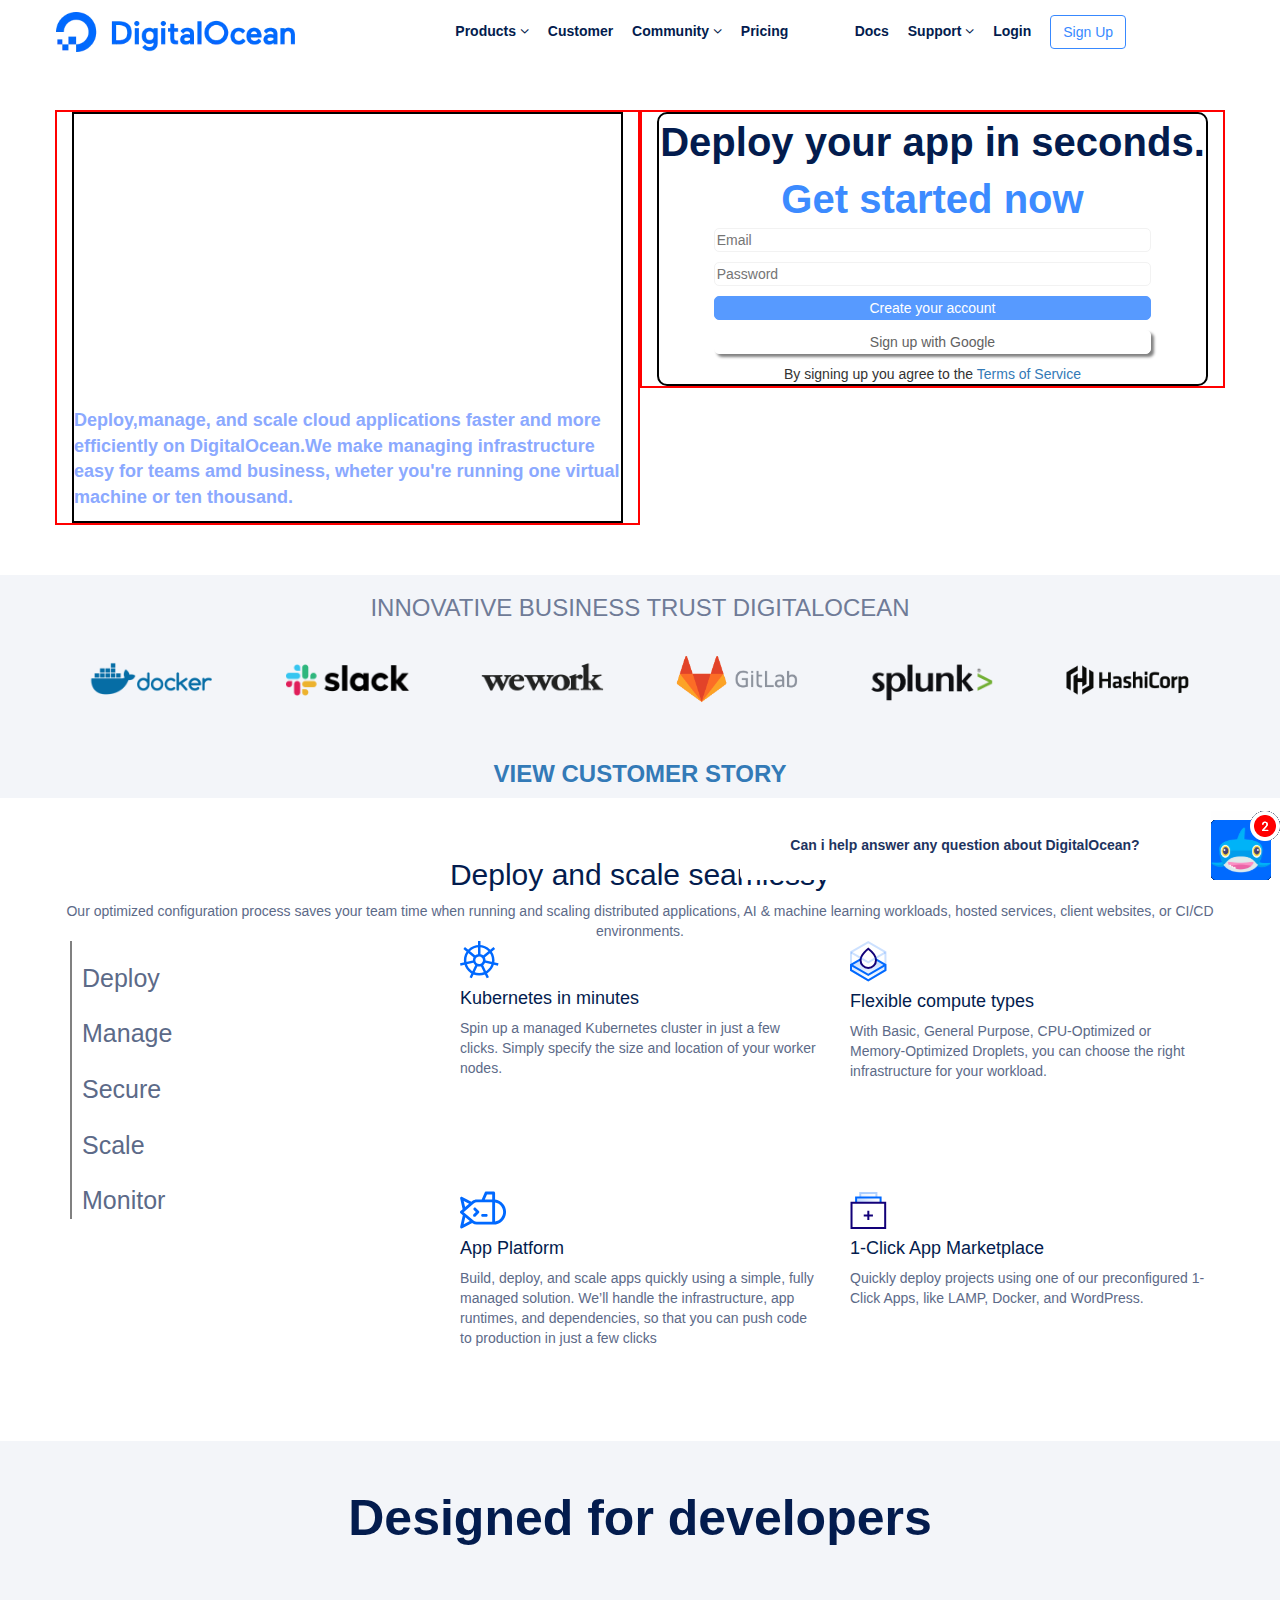
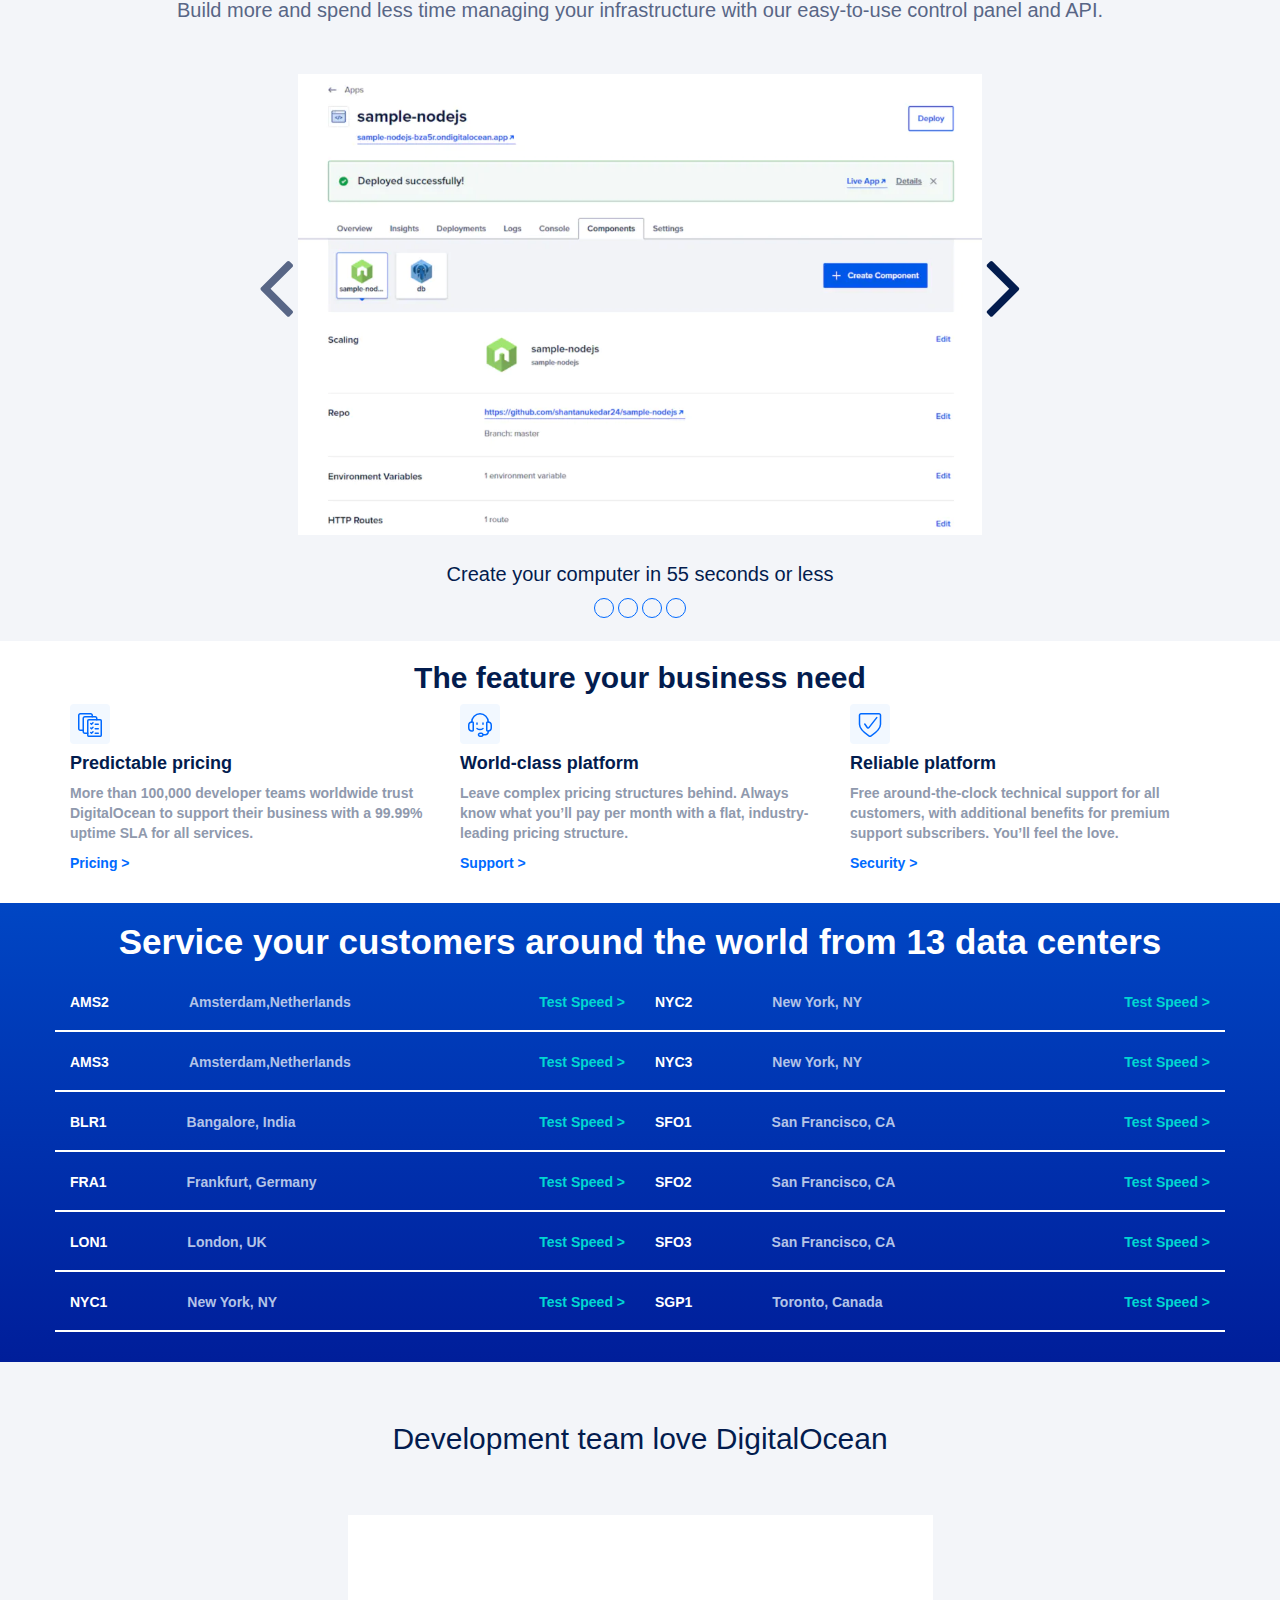
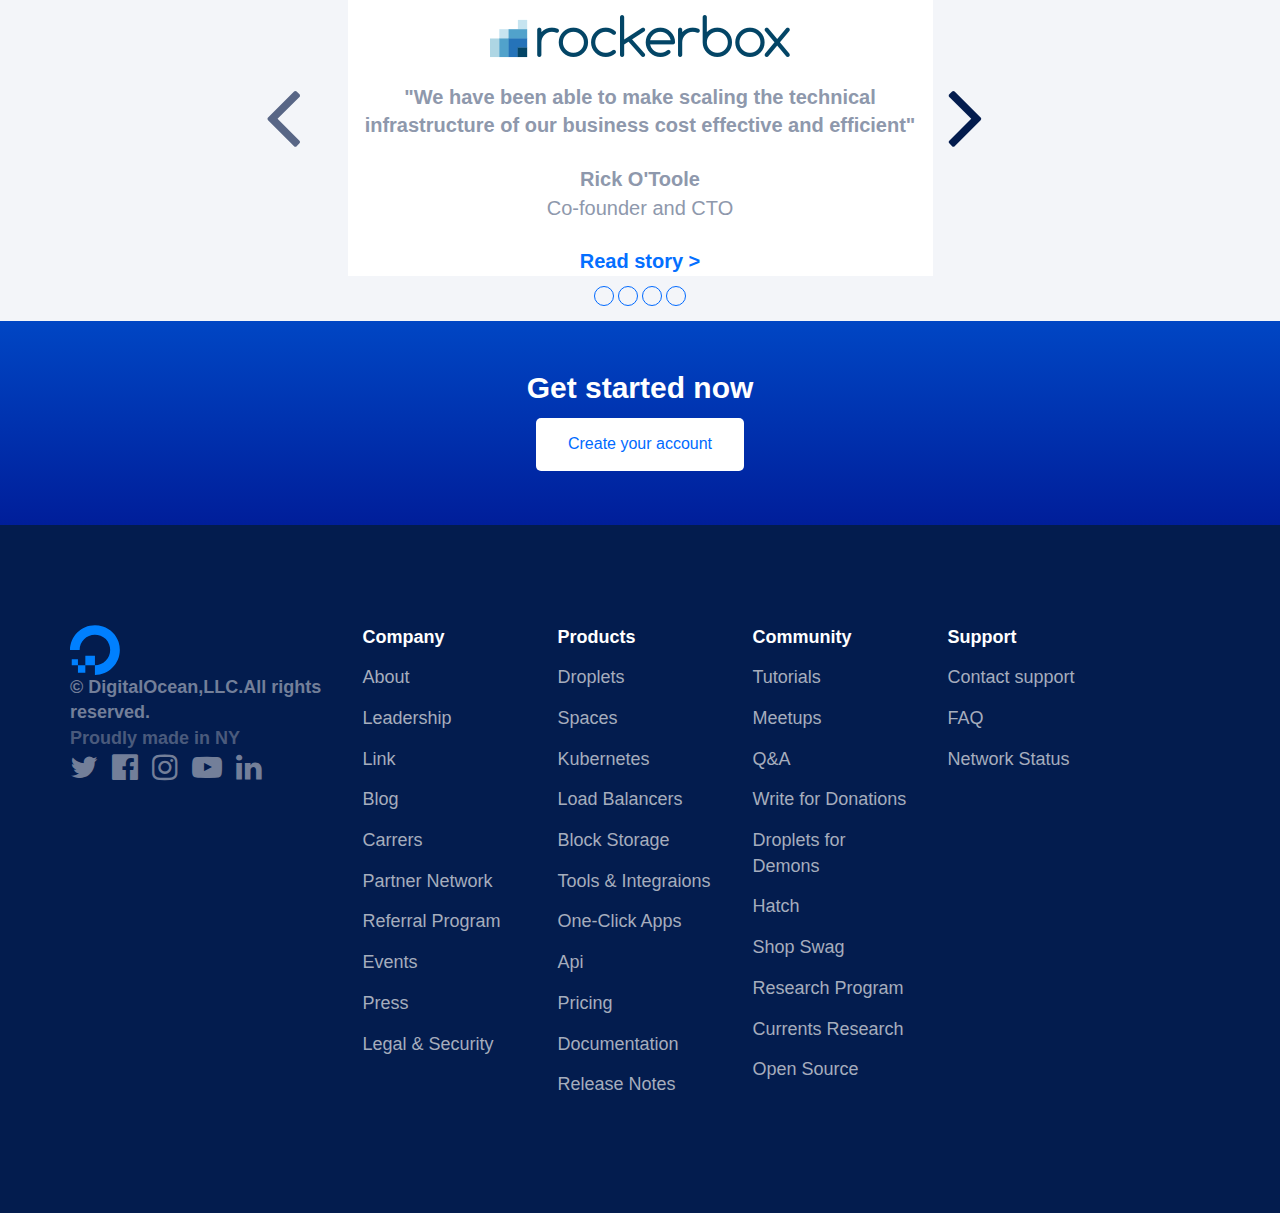
==== commit b846babc: "aggiornamento squalo" ====
--- a/index.html
+++ b/index.html
@@ -42,7 +42,7 @@
             </ul>
 
             <ul class="right col-xs-1 col-xs-offset-7 visible-xs-block  visible-sm-block">
-              <li> <i class="fa fa-bars" aria-hidden="true"></i> </li>
+              <li> <i class="iconnav fa fa-bars" aria-hidden="true"></i> </li>
             </ul>
 
           </nav>
@@ -359,11 +359,13 @@
                <img src="images/digilogo.svg" alt="digital ocean logo">
                <div class="copyright">&copy; DigitalOcean,LLC.All rights reserved.</div>
                <div class="madein">Proudly made in NY</div>
-               <i class="footicon fa fa-twitter" aria-hidden="true"></i>
-               <i class="footicon fa fa-facebook-official" aria-hidden="true"></i>
-               <i class="footicon fa fa-instagram" aria-hidden="true"></i>
-               <i class="footicon fa fa-youtube-play" aria-hidden="true"></i>
-               <i class="footicon fa fa-linkedin" aria-hidden="true"></i>
+               <div>
+                 <i class="footicon fa fa-twitter" aria-hidden="true"></i>
+                 <i class="footicon fa fa-facebook-official" aria-hidden="true"></i>
+                 <i class="footicon fa fa-instagram" aria-hidden="true"></i>
+                 <i class="footicon fa fa-youtube-play" aria-hidden="true"></i>
+                 <i class="footicon fa fa-linkedin" aria-hidden="true"></i>
+               </div>
              </div>
              <div class="footblock-two col-xs-12 col-sm-6 col-md-2">
                <ul class="footlist">
@@ -423,8 +425,6 @@
          </div>
          <div class="fishcont">
           <div class="comic"> <p class="comictext">Can i help answer any question about DigitalOcean?</p> </div>
-          <i class=" hidden-sm hidden-md bubble fa fa-caret-left" aria-hidden="true"></i>
-          <i class="hidden-xs hidden-md fa fa-caret-right bubble2" aria-hidden="true"></i>
           <img class="shark" src="images/fish.png" alt="squalo">
          </div>
        </div>
--- a/css/master.css
+++ b/css/master.css
@@ -39,7 +39,7 @@
 }
 
 .logo{
-  height: 20px;
+  height: 40px;
   width: auto;
 }
 
@@ -52,6 +52,14 @@
   height: 60px;
   line-height: 60px;
   vertical-align: middle;
+}
+
+.iconnav{
+  color: #3A8AFF;
+  font-size: 20px;
+  vertical-align: middle;
+  height: 60px;
+  line-height: 60px;
 }
 
 #btnnav{
@@ -65,36 +73,41 @@
   height: 100%;
   background-image: url("https://www.digitalocean.com/static/bg-home-hero-3-bb4b33b77274db09b969f629ad81c4d5.svg");
   background-size: cover;
+  padding: 50px 0px;
 }
 
 .txtcont{
-  height: 450px;
-  margin-top: 50px;
+  height: 100%;
+  border: 2px solid red;
 }
 
 .contconttxt{
   color: white;
-  margin-top: 80px;
+  border: 2px solid black;
+  /* margin-top: 20px; */
 }
 
 .contconttxt > h1{
-  font-size: 50px;
+  font-size: 60px;
+  font-weight: bolder;
 }
 
 .contconttxt > p{
-  color: #BBCCFF;
+  color: #8BA9FF;
+  font-size: 18px;
+  font-weight: bolder;
 }
 
 .formcont{
-  height: 450px;
-  margin-top: 50px;
+  height:  100%;
+  border: 2px solid red;
 }
 
 /* form inizio */
 .jumboform{
   border-radius: 10px;
   background-color: #fff;
-  margin-top: 80px;
+  border: 2px solid black;
 }
 
 .formtitle{
@@ -502,27 +515,41 @@
 
 .fishcont{
   height: 100%;
-  position: relative;
 }
 
 .shark{
-  position: absolute;
+  position: fixed;
+  bottom: 20px;
   right: 0;
-  bottom: 0;
 }
 
 .comic{
-  width:auto;
+  width:450px;
   height:69px;
   background-color: #fff;
   display: inline-block;
   line-height: 69px;
   vertical-align: middle;
-  position: absolute;
+  position: fixed;
+  bottom: 20px;
   right: 90px;
-  bottom: 0;
   text-align: center;
   border-radius: 5px;
+}
+
+.comic:after {
+  content: '';
+	position: absolute;
+	right: 0;
+	top: 50%;
+	width: 0;
+	height: 0;
+	border: 20px solid transparent;
+	border-left-color: #fff;
+	border-right: 0;
+	border-bottom: 0;
+	margin-top: -10px;
+	margin-right: -20px;
 }
 
 .comictext{
@@ -565,63 +592,42 @@
   padding-top: 30px;
 }
 
-.fishcont{
-  height: 100%;
-  position: relative;
-}
-
 .shark{
-  position: absolute;
-  left: 0;
-  bottom: 100px;
+  position: fixed;
+  bottom: 125px;
+  left: 53px;
 }
 
 .comic{
-  position: absolute;
-  left: 15px;
-  bottom: 0;
-}
-
-.bubble{
-  position: absolute;
-  left: 5px;
-  bottom: 0;
-  color: #fff;
-  font-size: 35px;
-}
-
-
+  position: fixed;
+  bottom: 25px;
+  left: 53px;
 }
 /* end footer */
+
+
+
+}
+
 @media screen and (min-width: 768px) and (max-width: 991px){
+  /* footer */
   .footblock-two,.footblock-three,.footblock-five{
     padding-top: 30px;
   }
 
-  .fishcont{
-    height: 100%;
-    position: relative;
-  }
-
   .shark{
-    position: absolute;
-    left: 0;
-    bottom: 100px;
+    position: fixed;
+    bottom: 220px;
+    left: 130px;
   }
 
   .comic{
-    position: absolute;
-    left: 15px;
-    bottom: 0;
-  }
-
-  .bubble2{
-    position: absolute;
-    left: 775px;
-    bottom: 0;
-    color: #fff;
-    font-size: 35px;
-  }
+    position: fixed;
+    bottom: 120px;
+    left: 130px;
+  }
+  /* footer fine */
+
 }
 
 @media screen and (min-width: 992px) and (max-width: 1199px){
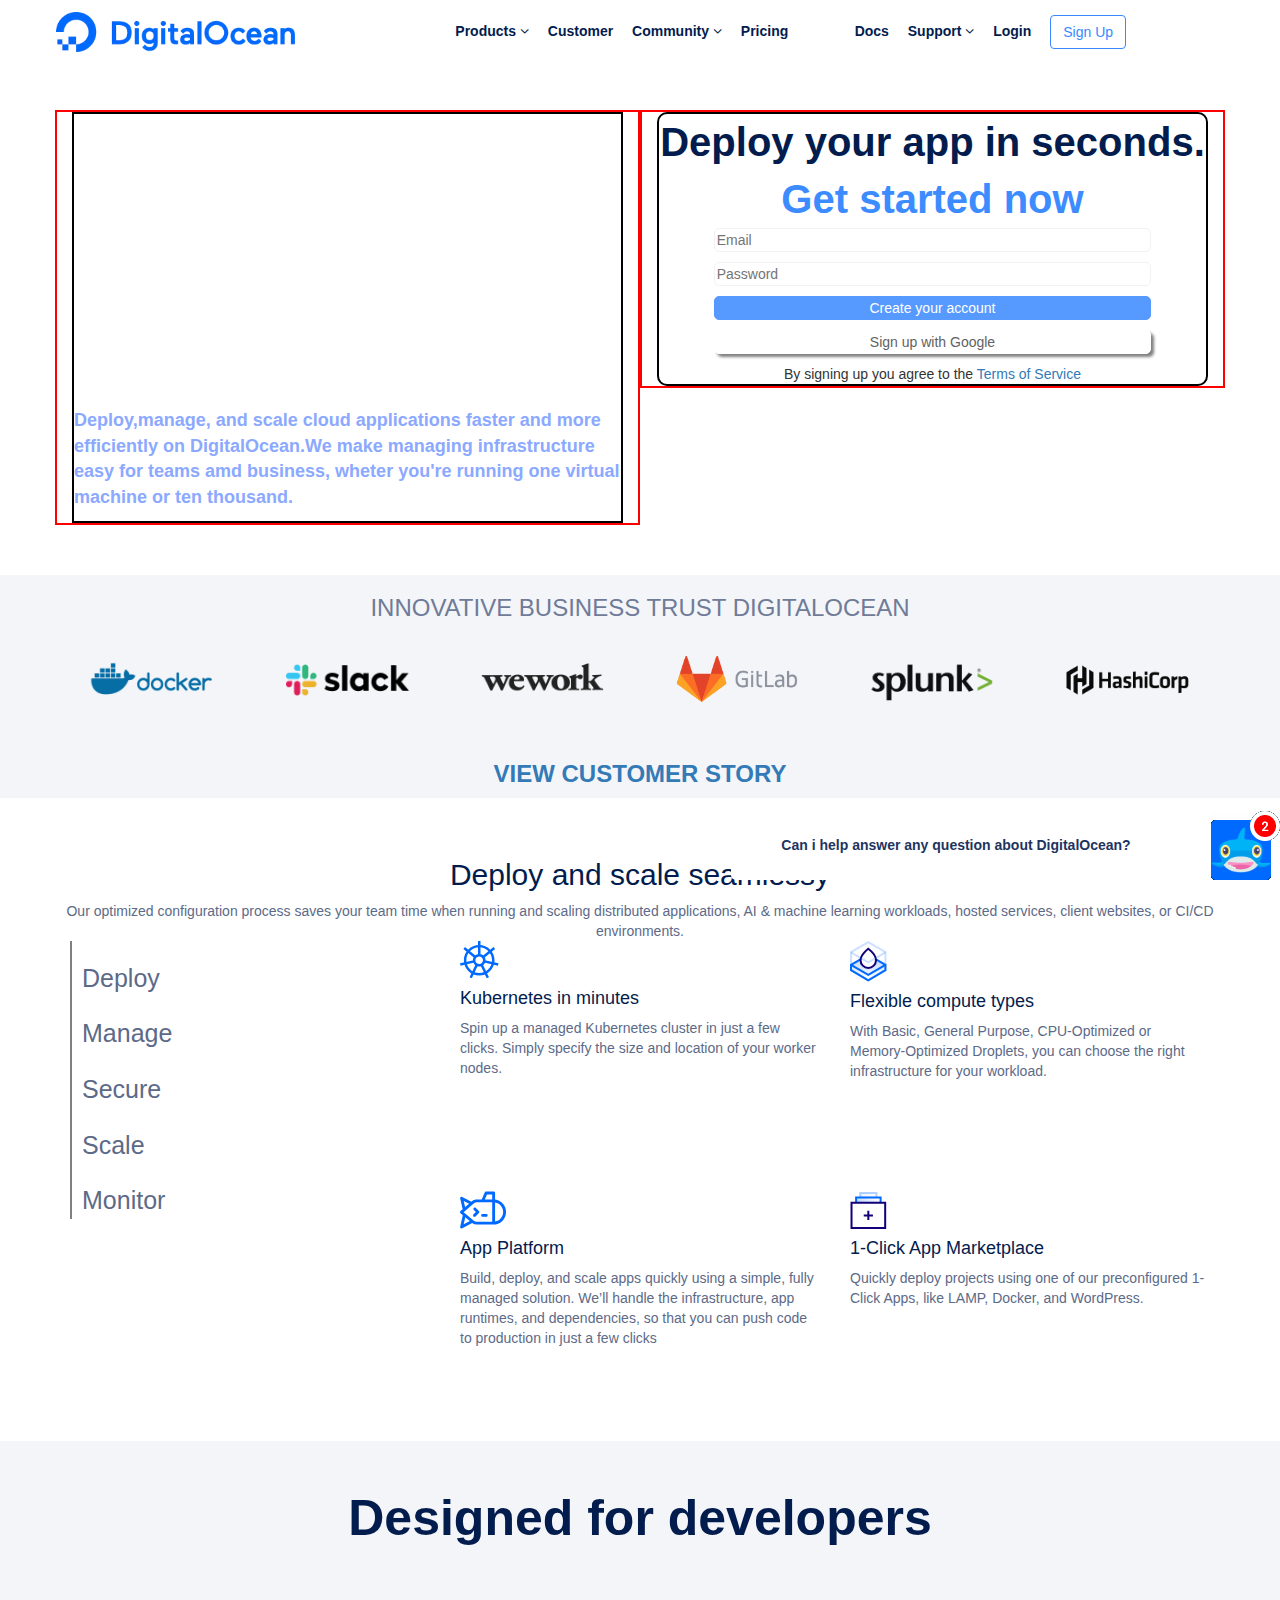
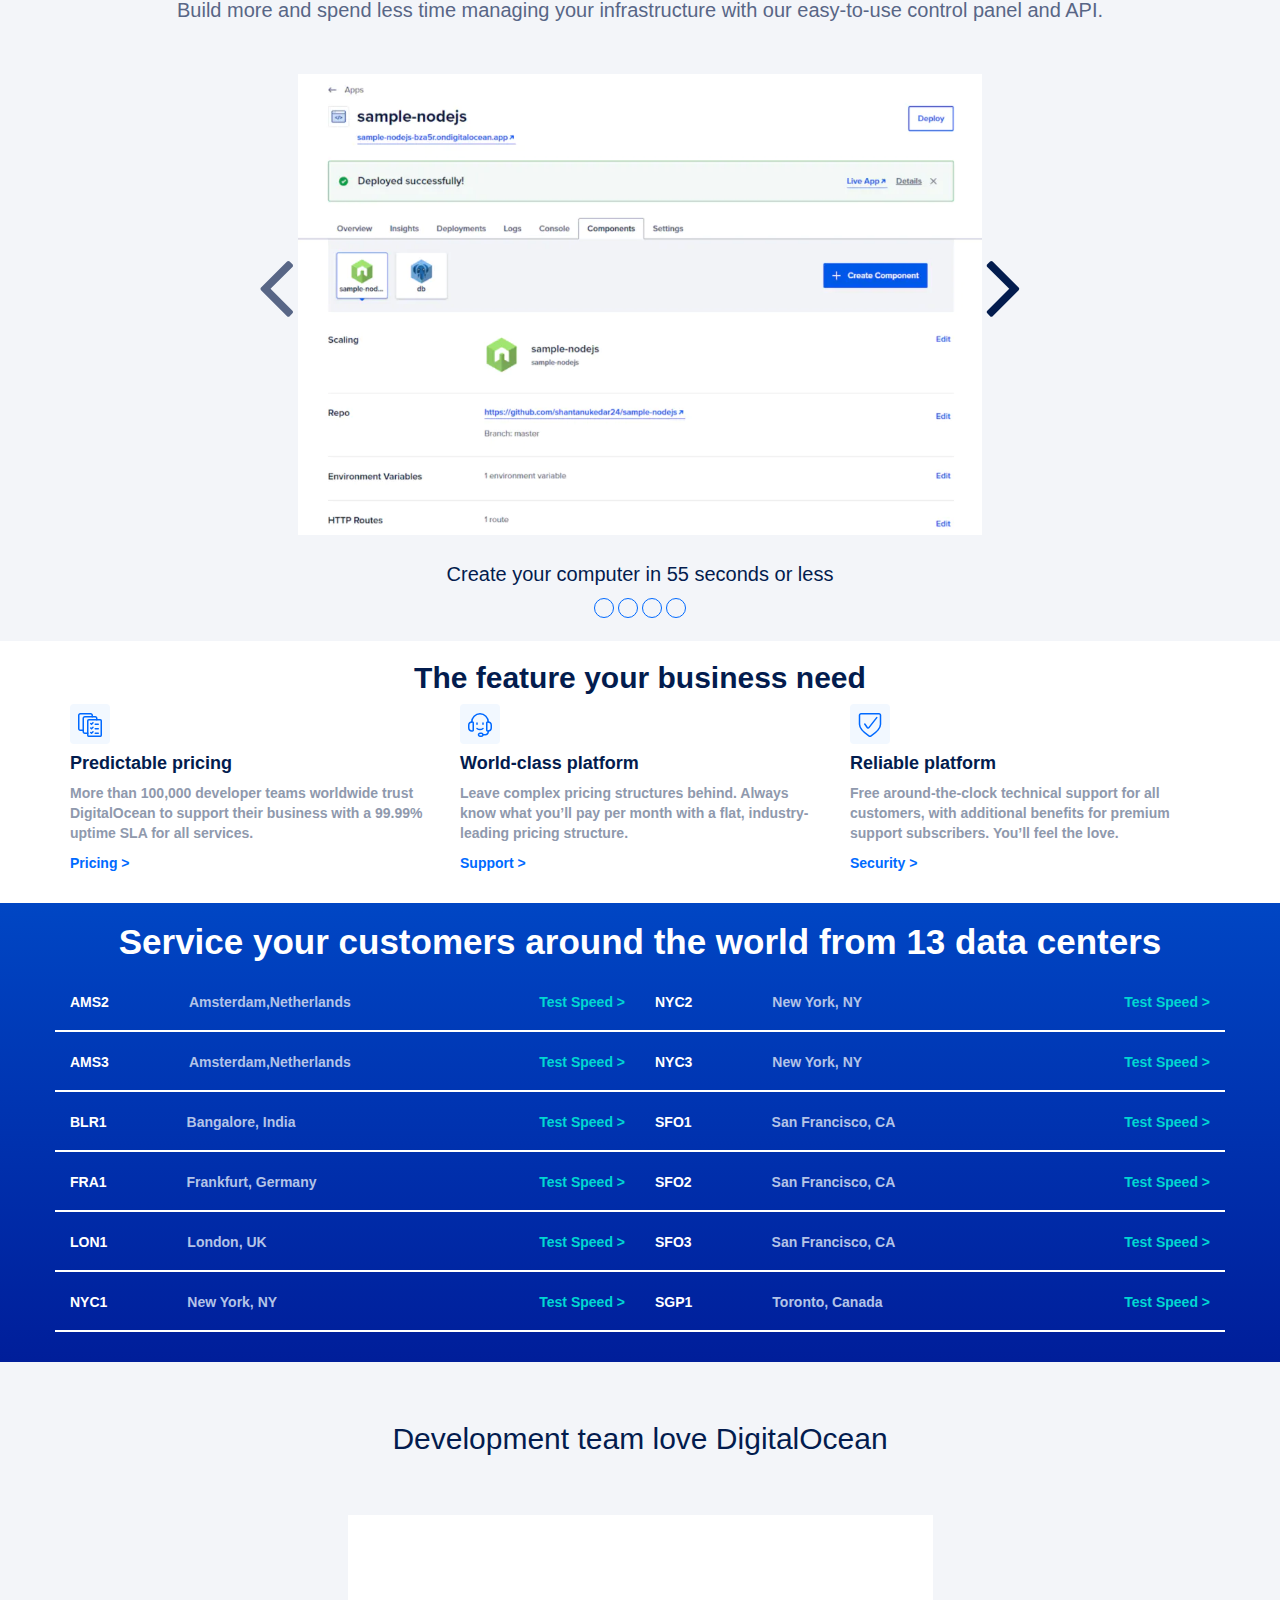
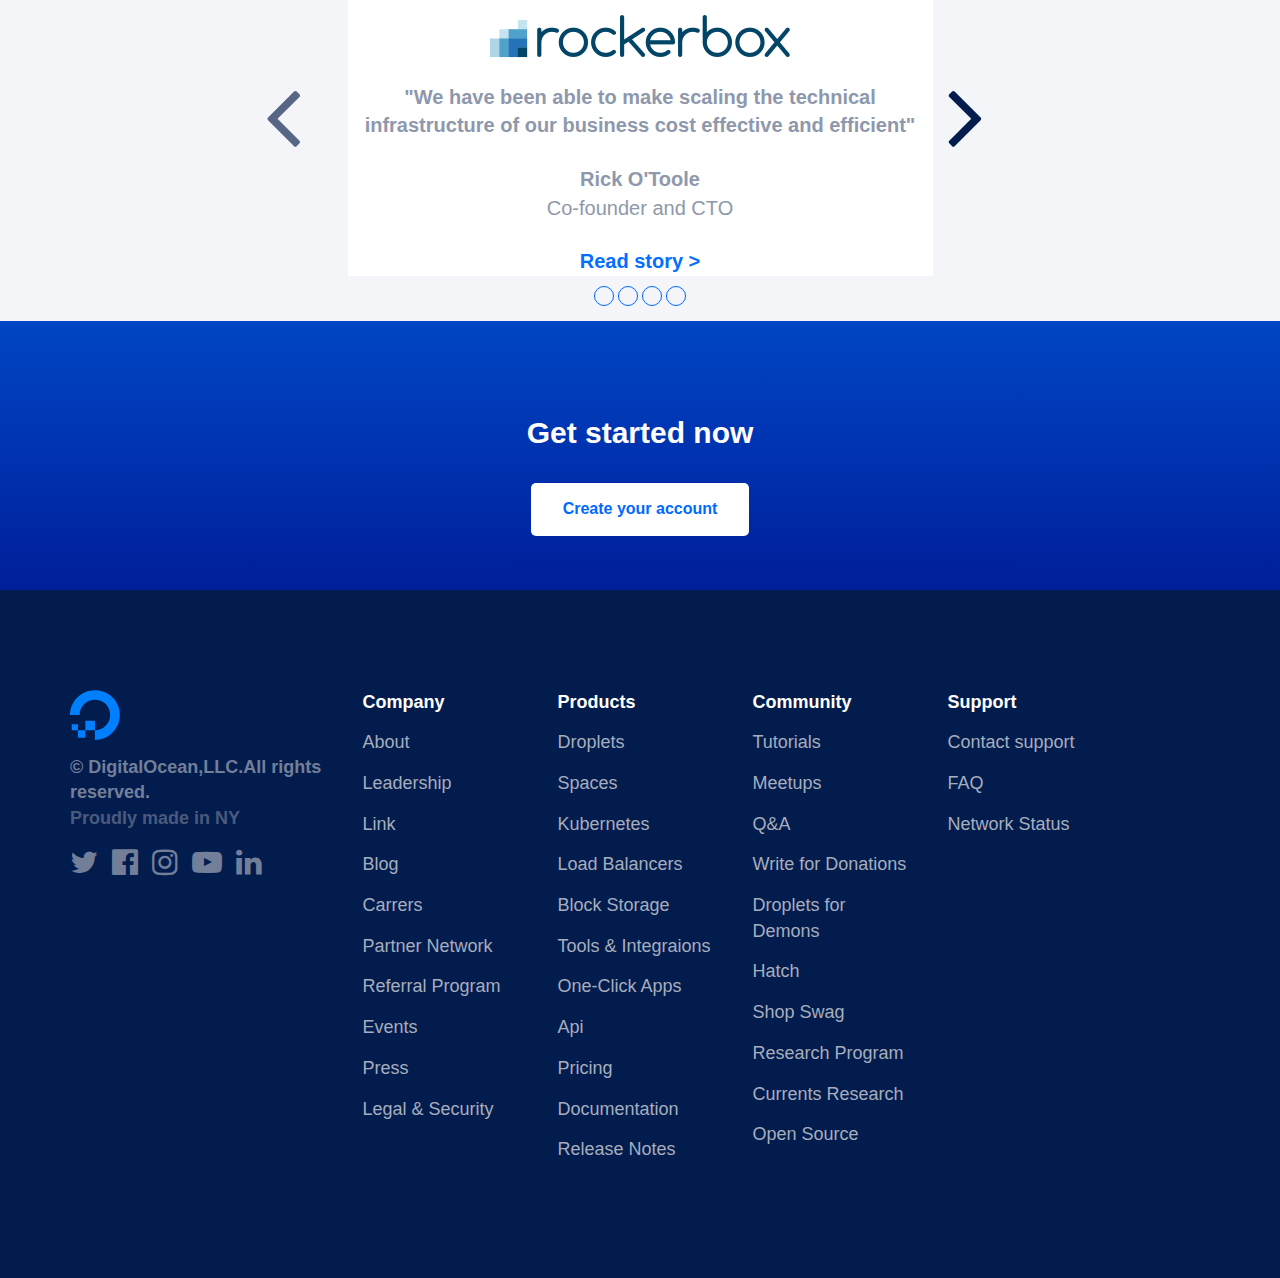
==== commit d5d67b1f: "refinement footer" ====
--- a/index.html
+++ b/index.html
@@ -203,7 +203,7 @@
       <div class="container">
         <h2 class="text-center regiontit">Service your customers around the world from 13 data centers</h2>
         <div class="row">
-          <div class="regionlink col-xs-12 col-sm-12 col-md-6 ">
+          <div class="regionlink1 col-xs-12 col-sm-12 col-md-6 ">
             <div class="row">
               <div class="citycont col-xs-12 col-sm-12 col-md-12">
                 <ul class="regionul">
@@ -250,8 +250,8 @@
             </div>
           </div>
 
-          <div class="regionlink col-xs-12 col-sm-12 col-md-6 ">
-            <div class="row">
+          <div class="regionlink2 col-xs-12 col-sm-12 col-md-6 ">
+            <div class="row ">
               <div class="citycont col-xs-12 col-sm-12 col-md-12">
                 <ul class="regionul">
                   <li class="regionli-one">NYC2</li>
@@ -356,10 +356,10 @@
          <div class="container">
            <div class="row">
              <div class="footblock-one col-xs-12 col-sm-12 col-md-3">
-               <img src="images/digilogo.svg" alt="digital ocean logo">
+               <img class="dgocimg" src="images/digilogo.svg" alt="digital ocean logo">
                <div class="copyright">&copy; DigitalOcean,LLC.All rights reserved.</div>
                <div class="madein">Proudly made in NY</div>
-               <div>
+               <div class="socialiconcont">
                  <i class="footicon fa fa-twitter" aria-hidden="true"></i>
                  <i class="footicon fa fa-facebook-official" aria-hidden="true"></i>
                  <i class="footicon fa fa-instagram" aria-hidden="true"></i>
@@ -423,9 +423,9 @@
              </div>
            </div>
          </div>
-         <div class="fishcont">
+         <div class="fishcont clearfix">
+          <img class="shark" src="images/fish.png" alt="squalo">
           <div class="comic"> <p class="comictext">Can i help answer any question about DigitalOcean?</p> </div>
-          <img class="shark" src="images/fish.png" alt="squalo">
          </div>
        </div>
 
--- a/css/master.css
+++ b/css/master.css
@@ -352,6 +352,9 @@
   padding: 0;
 }
 
+.rowspace{
+
+}
 [class*="regionli-"]{
   display: inline-block;
 }
@@ -373,8 +376,16 @@
   font-weight: bolder;
 }
 
-.regionlink{
-  height:100%;
+.regionlink1{
+  /* width: calc(100% - 5px); */
+  height:100%;
+  /* margin-left: 5px; */
+}
+
+.regionlink1{
+  /* width: calc(100% - 5px); */
+  height:100%;
+  /* margin-right: 5px; */
 }
 
 .citycont{
@@ -445,6 +456,7 @@
   height:100%;
   text-align: center;
   padding-bottom: 50px;
+  padding-top: 75px;
 }
 
 .buttonfoot {
@@ -459,12 +471,13 @@
   margin: 4px 2px;
   cursor: pointer;
   border-radius: 5px;
+  font-weight: bolder;
 }
 
 .footuptit{
   color:#fff;
   font-weight: bolder;
-  margin-top: 50px;
+  margin-bottom: 30px;
 }
 
 
@@ -478,6 +491,11 @@
 [class*="footblock-"] {
   height:100%;
 }
+
+.dgocimg{
+margin-bottom: 15px;
+}
+
 .copyright{
   color: #737F99;
   font-weight: bolder;
@@ -488,6 +506,7 @@
   color: #4A5A7C;
   font-weight: bolder;
   font-size: 18px;
+  margin-bottom: 15px;
 }
 
 .footicon{
@@ -514,13 +533,15 @@
 }
 
 .fishcont{
-  height: 100%;
+  position: fixed;
+  bottom:20px;
+  right:0;
+  width: 100%;
 }
 
 .shark{
-  position: fixed;
-  bottom: 20px;
-  right: 0;
+  float: right;
+  margin-left:15px;
 }
 
 .comic{
@@ -530,11 +551,11 @@
   display: inline-block;
   line-height: 69px;
   vertical-align: middle;
-  position: fixed;
-  bottom: 20px;
-  right: 90px;
   text-align: center;
   border-radius: 5px;
+  float: right;
+  position: relative;
+  margin-right: 15px;
 }
 
 .comic:after {
@@ -592,16 +613,21 @@
   padding-top: 30px;
 }
 
-.shark{
-  position: fixed;
-  bottom: 125px;
-  left: 53px;
-}
-
-.comic{
-  position: fixed;
-  bottom: 25px;
-  left: 53px;
+.fishcont{
+  bottom:50px;
+  left:0;
+  padding-left: 30px;
+}
+
+.shark {
+  float: none;
+  display: block;
+  margin-left: 0;
+  margin-bottom: 20px;
+}
+
+.comic {
+  float:none;
 }
 /* end footer */
 
@@ -615,17 +641,25 @@
     padding-top: 30px;
   }
 
-  .shark{
-    position: fixed;
-    bottom: 220px;
-    left: 130px;
-  }
-
-  .comic{
-    position: fixed;
-    bottom: 120px;
-    left: 130px;
-  }
+  .fishcont{
+    bottom:150px;
+    left:130px;
+    padding-left: 15px;
+  }
+
+  .shark {
+    float: none;
+    display: block;
+    margin-left: 0;
+    margin-bottom: 20px;
+  }
+
+  .comic {
+    float:none;
+  }
+
+
+
   /* footer fine */
 
 }
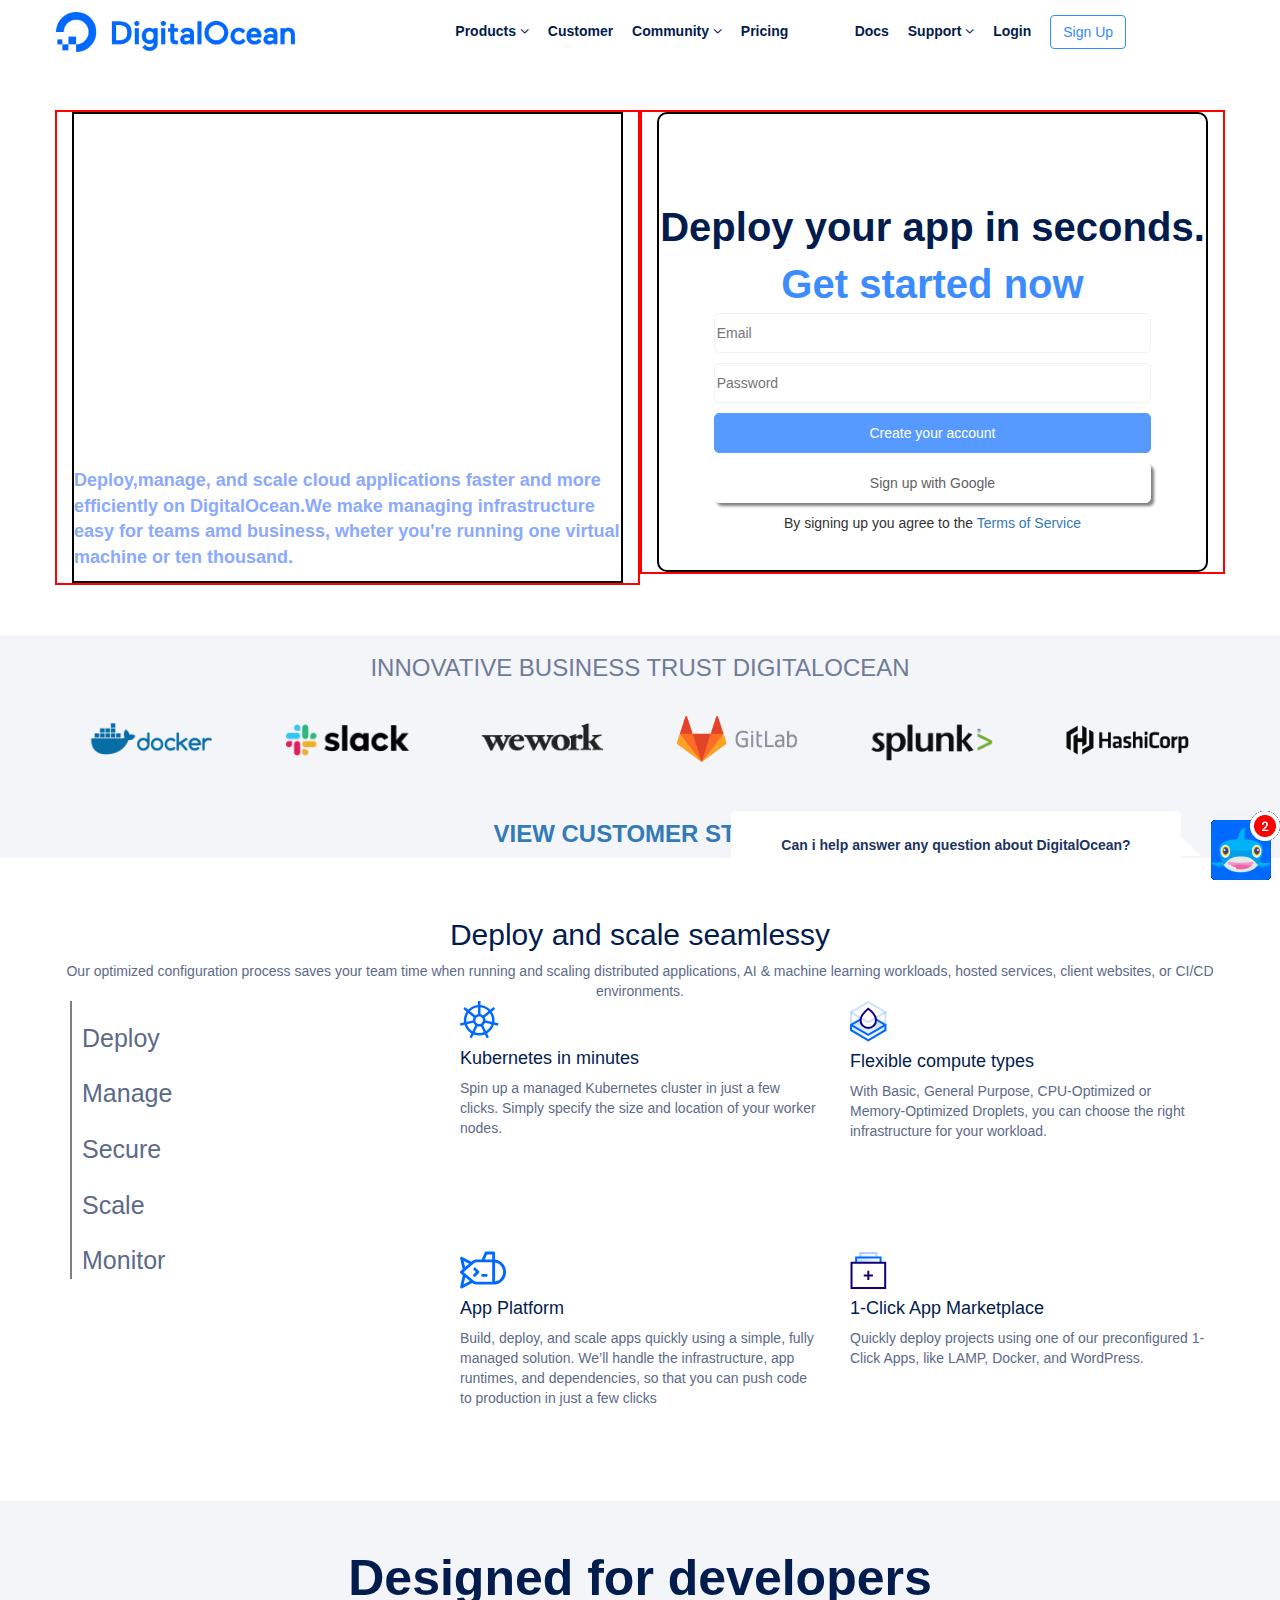
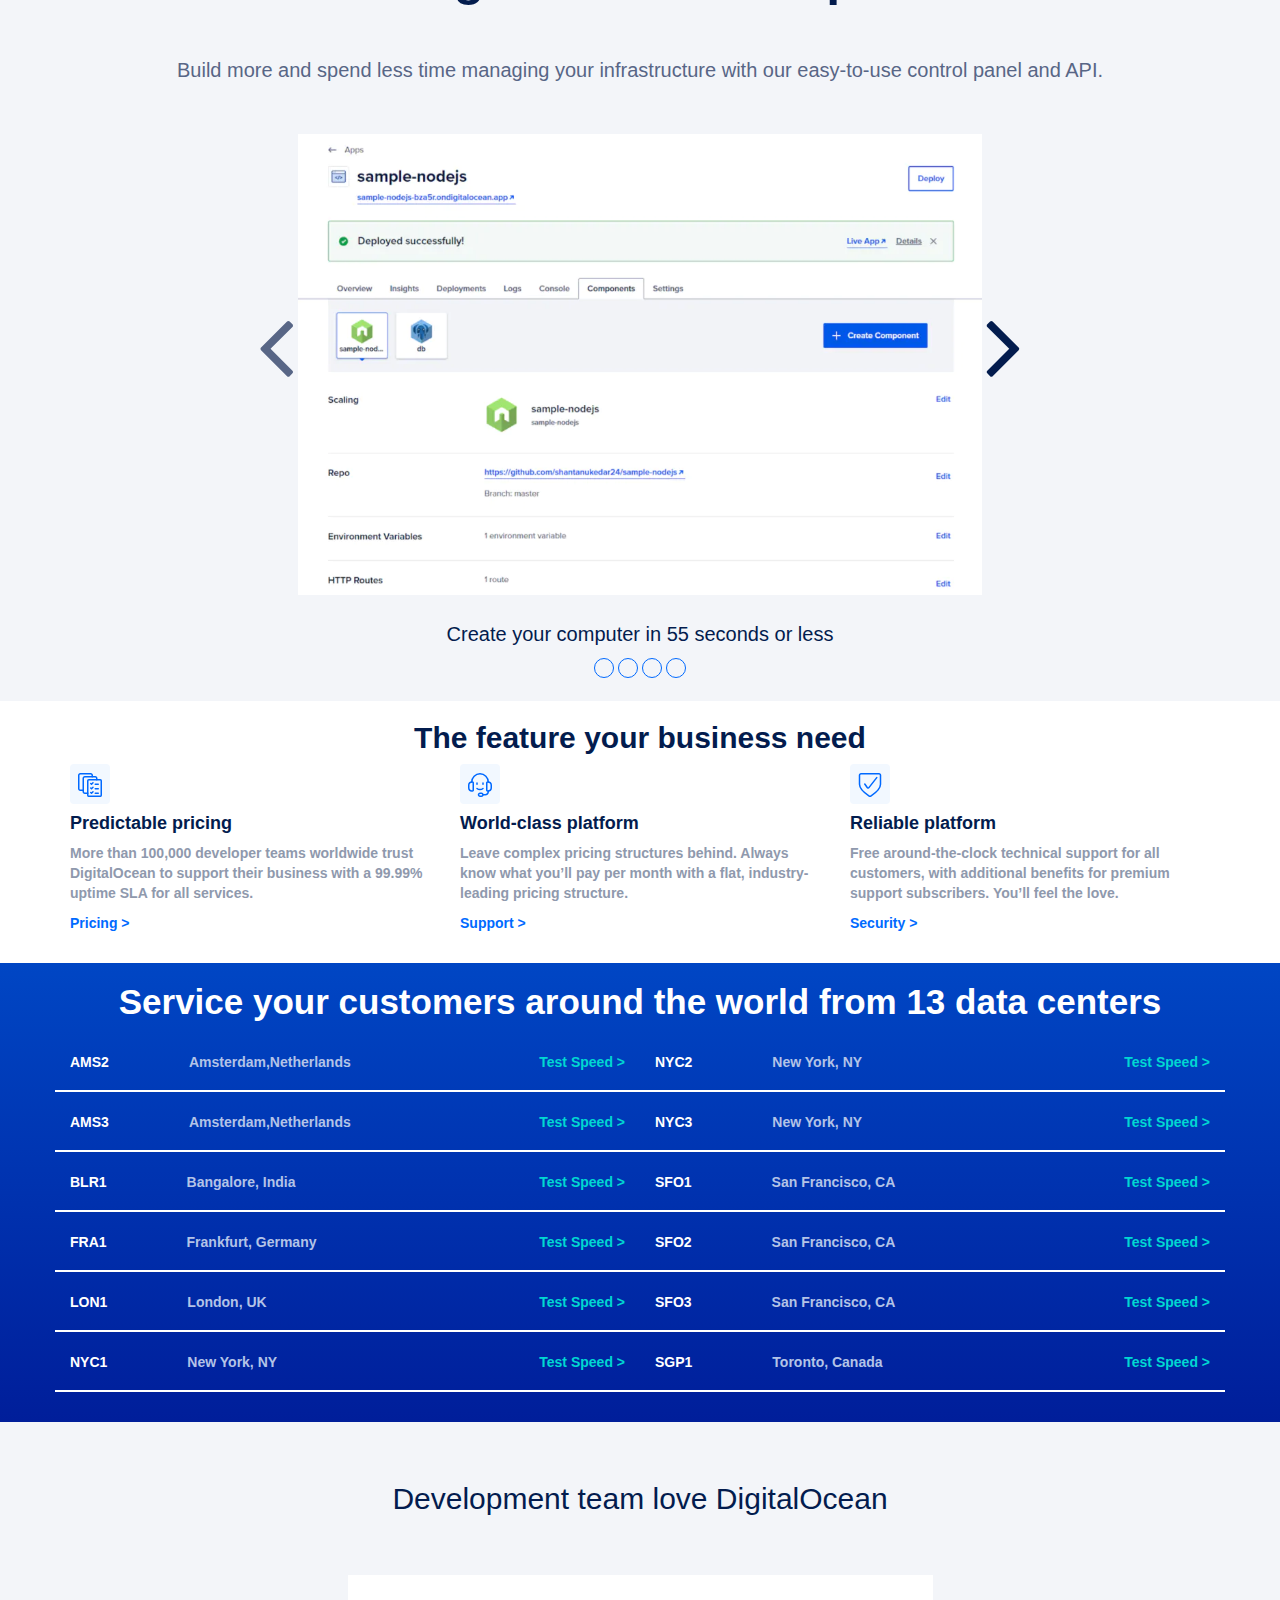
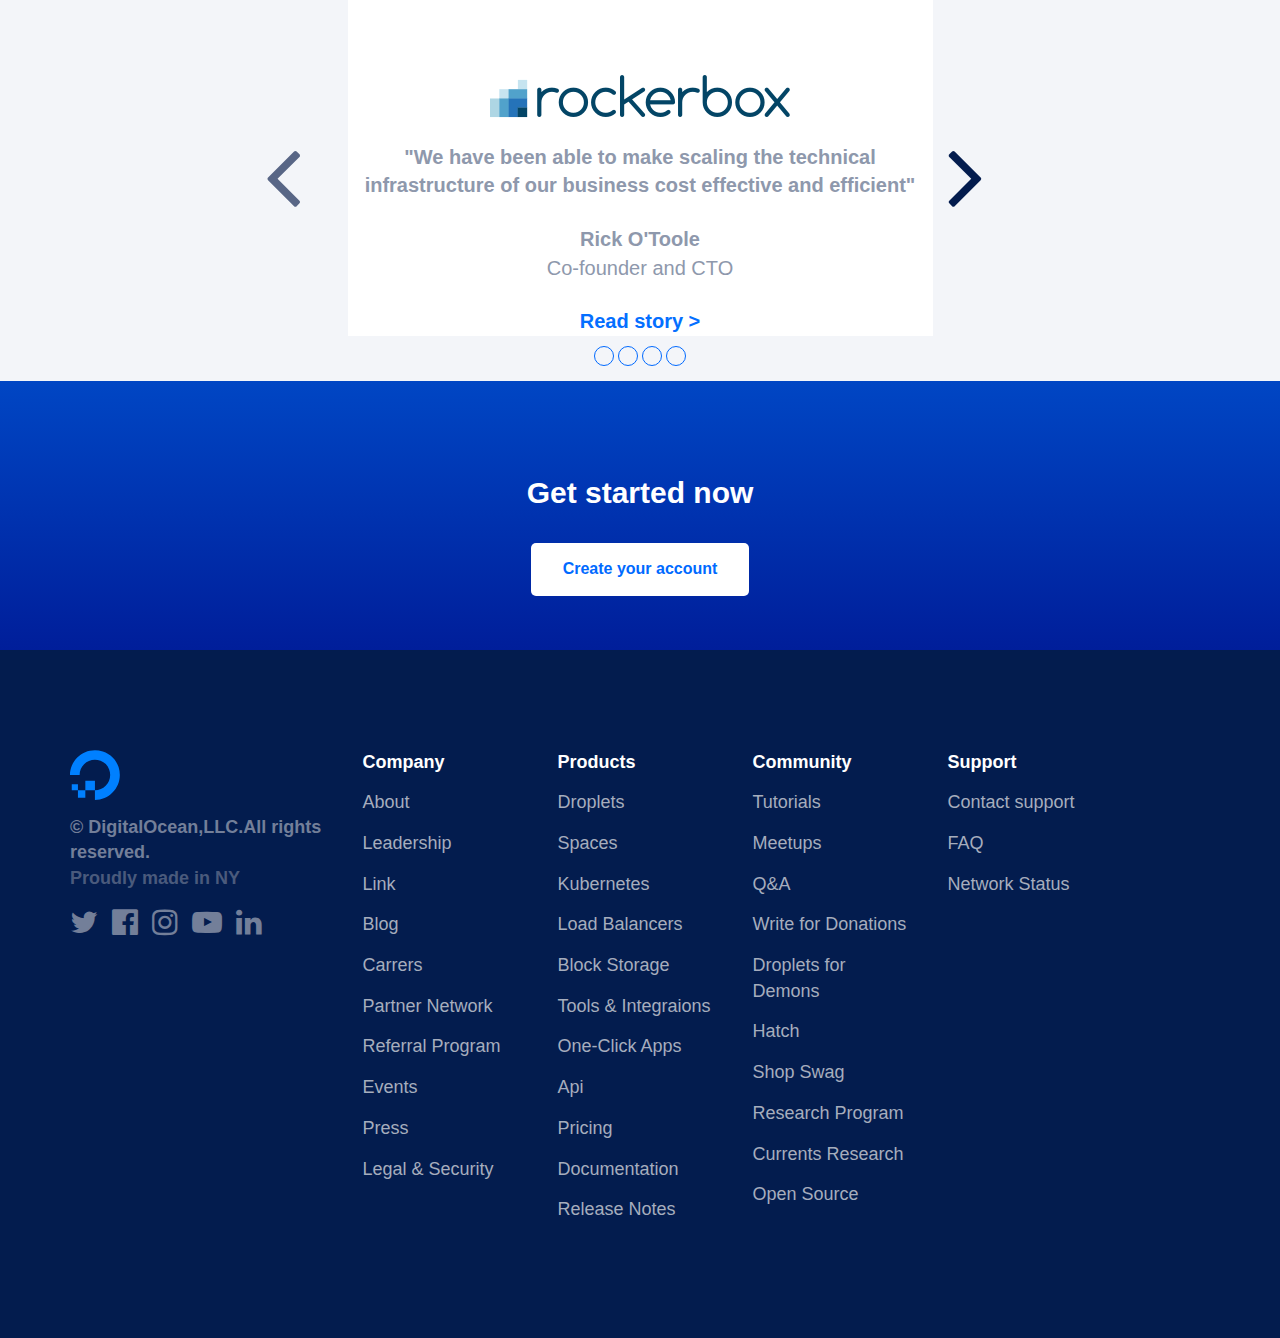
==== commit c1f982ff: "agg. esempio ottavio" ====
--- a/index.html
+++ b/index.html
@@ -65,7 +65,7 @@
         <div class="formcont col-xs-12 col-sm-6 col-md-6">
           <form class="jumboform">
             <div class="formtitle">Deploy your app in seconds.</div>
-            <div class="formtitle sectit">Get started now</div>
+            <div class=" sectit">Get started now</div>
             <input type="text" class="butt-text" placeholder="Email">
             <input type="text" class="butt-text" placeholder="Password">
             <input type="submit" class="butt-sub firstbutt" value="Create your account">
--- a/css/master.css
+++ b/css/master.css
@@ -90,6 +90,7 @@
 .contconttxt > h1{
   font-size: 60px;
   font-weight: bolder;
+  padding-top: 60px;
 }
 
 .contconttxt > p{
@@ -108,6 +109,7 @@
   border-radius: 10px;
   background-color: #fff;
   border: 2px solid black;
+  height: 460px;
 }
 
 .formtitle{
@@ -115,15 +117,20 @@
   font-size: 40px;
   font-weight: bolder;
   color: #031C4E;
+  margin-top: 85px;
 }
 
 .sectit{
   color: #3C8BFF;
+  text-align: center;
+  font-size: 40px;
+  font-weight: bolder;
 }
 
 [class*="butt-"] {
   width: 80%;
   margin: 0 10%;
+  height: 40px;
 }
 
 .butt-text{
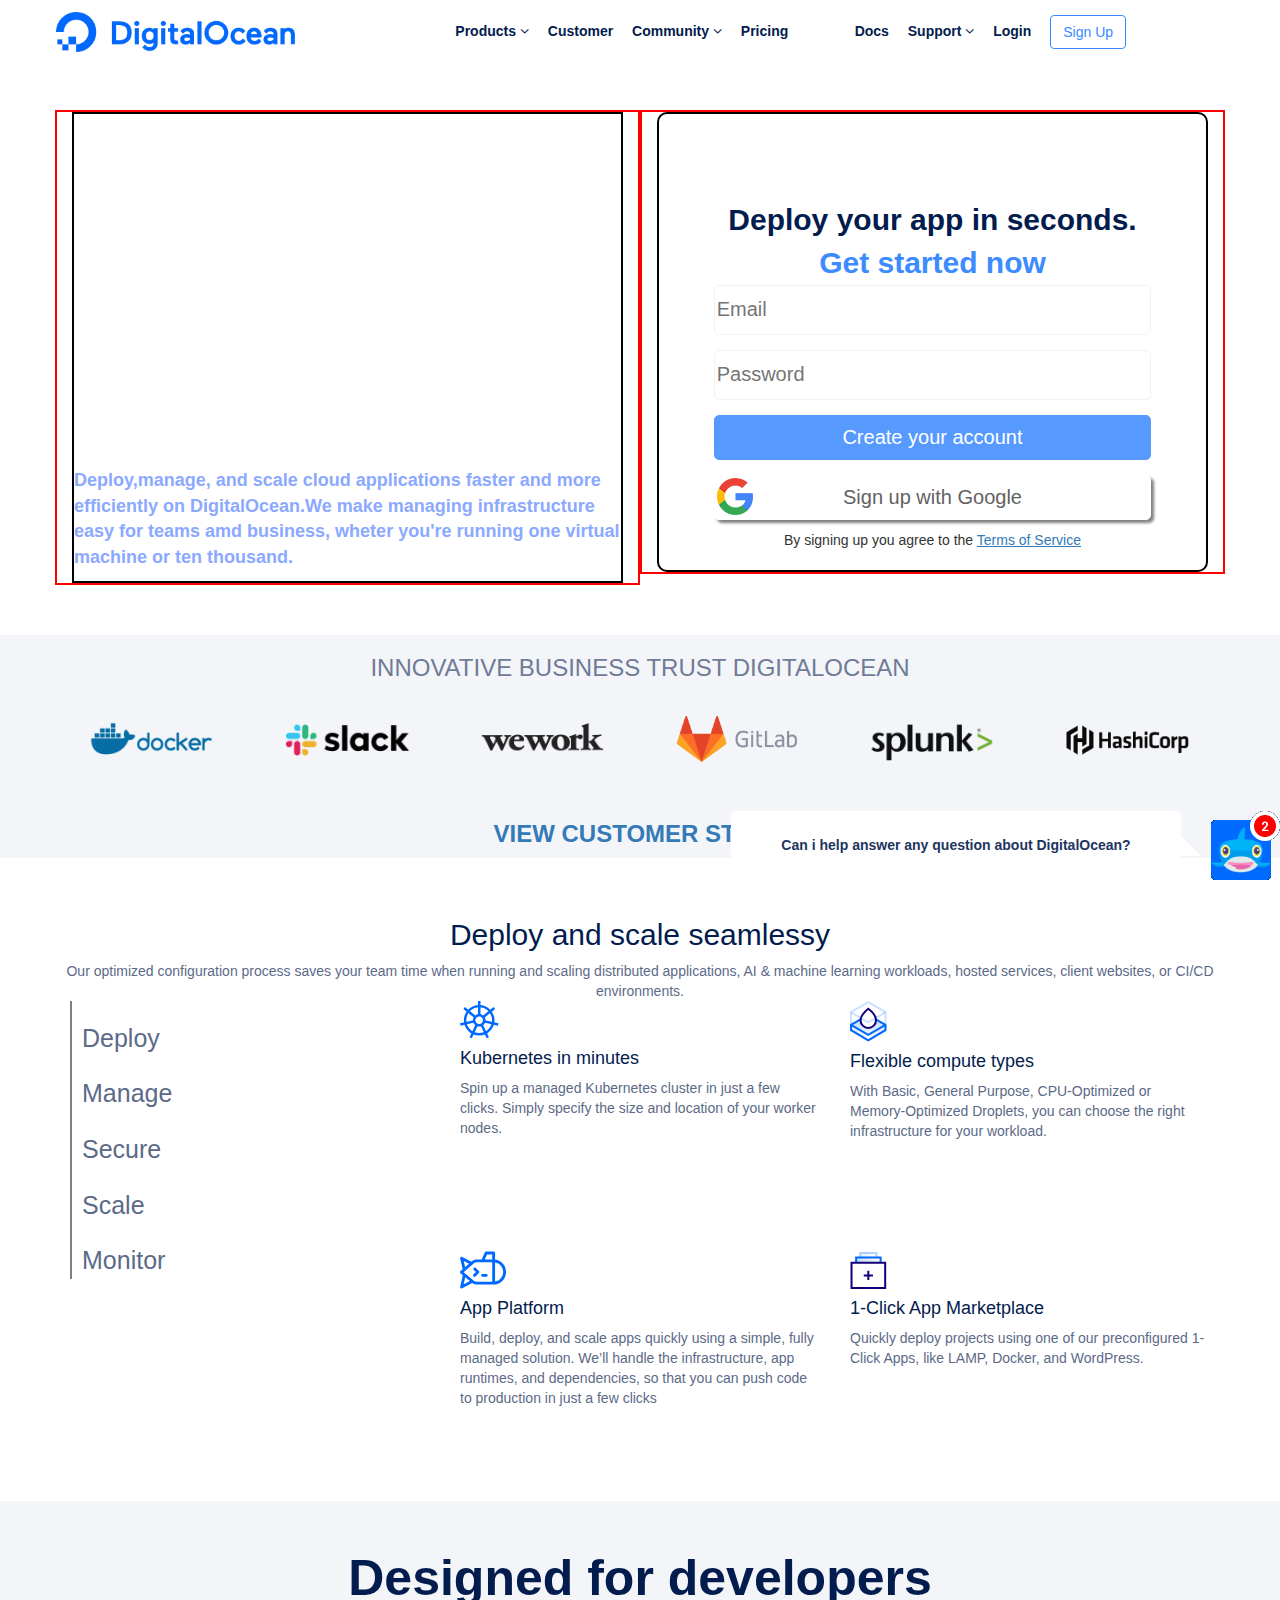
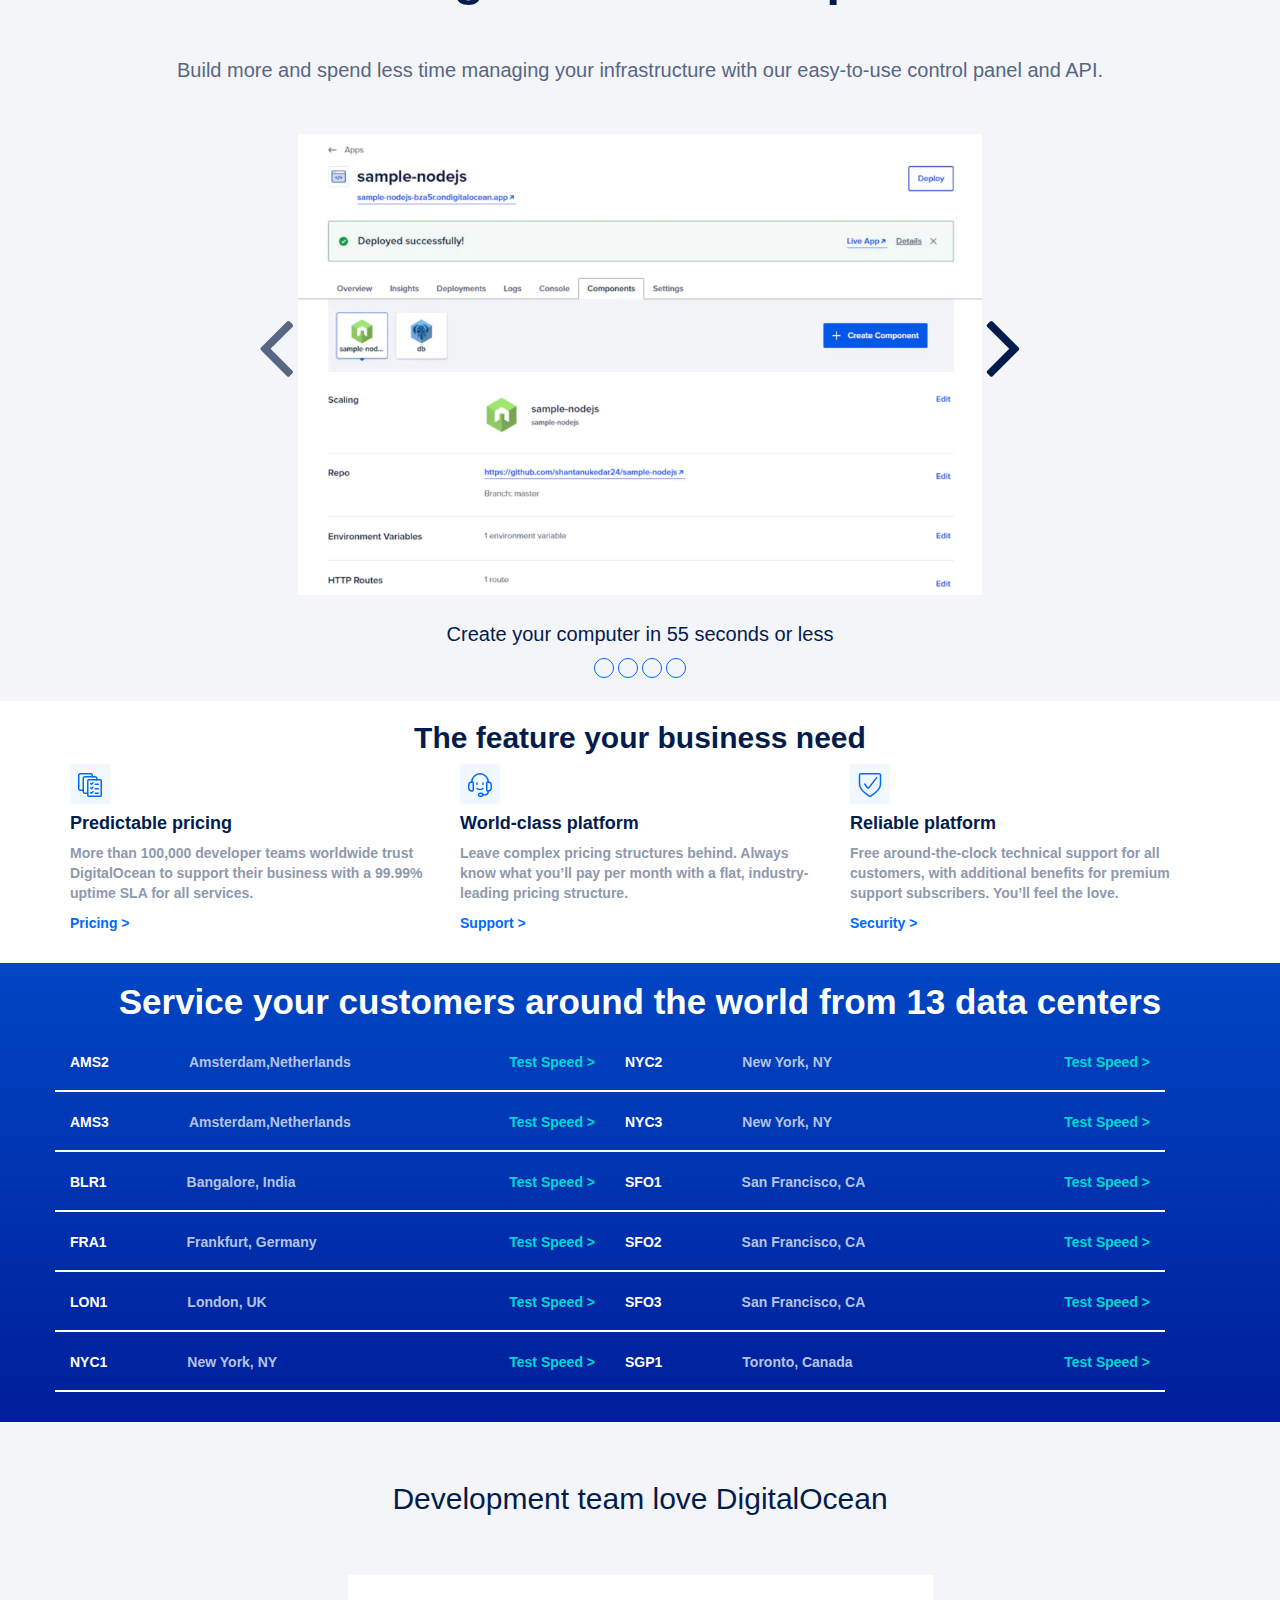
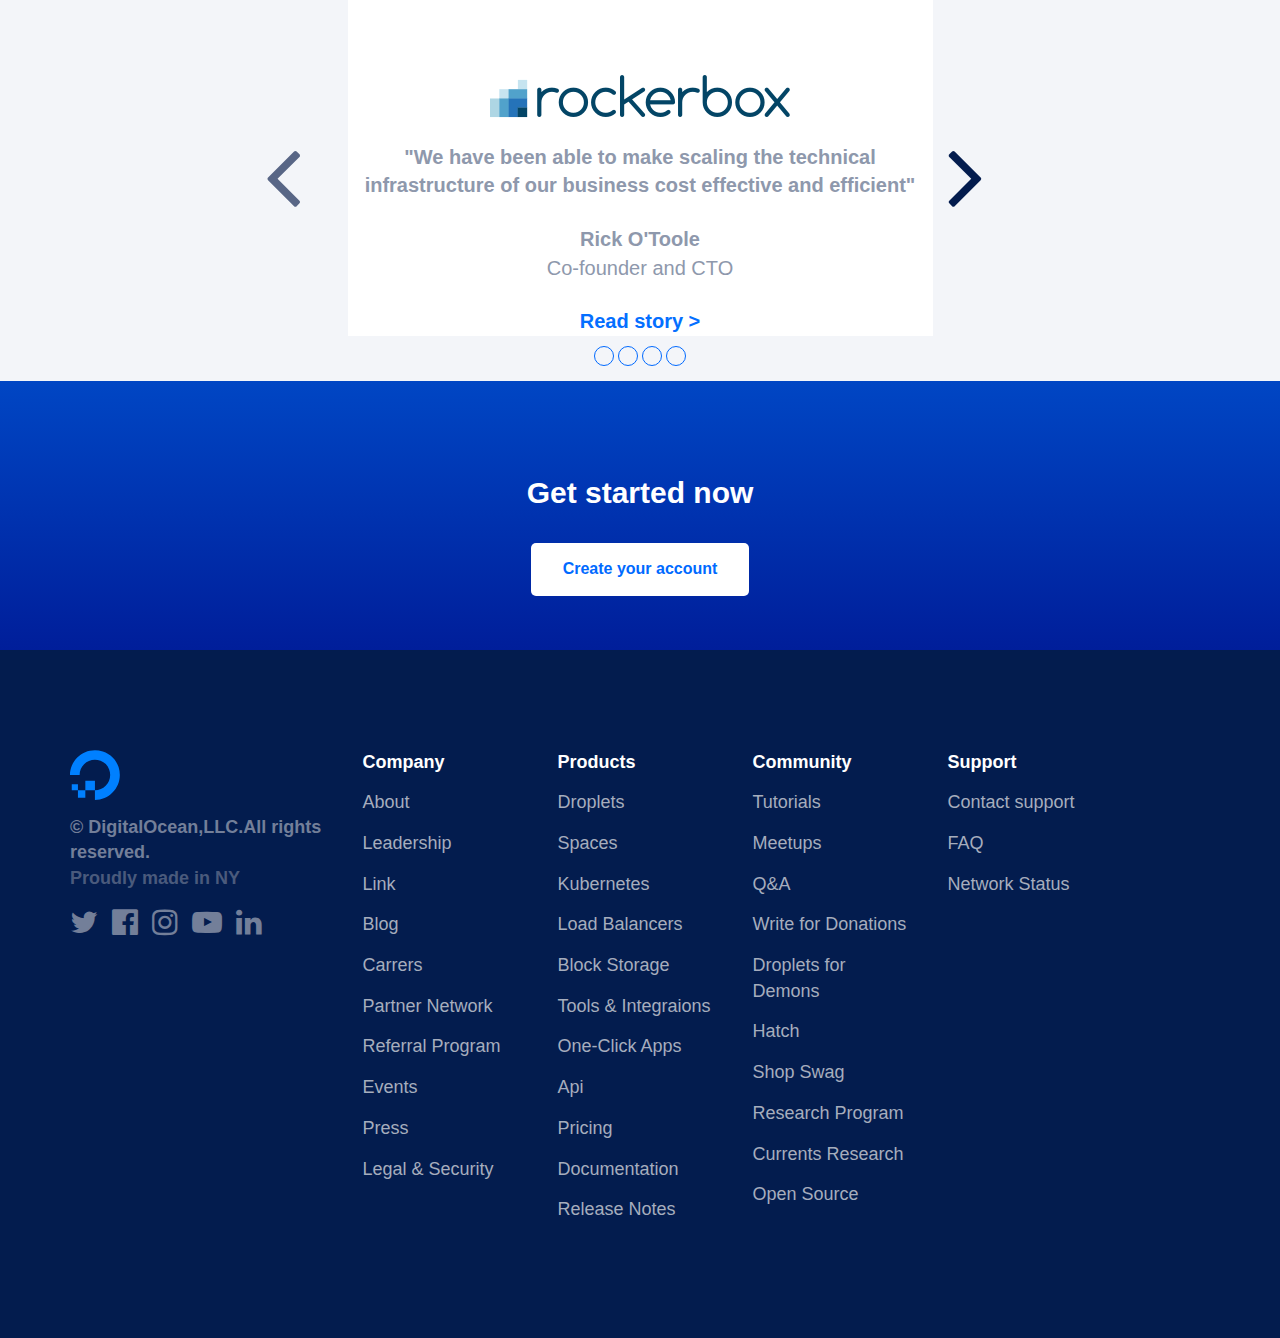
==== commit 2e5f0abb: "mod" ====
--- a/index.html
+++ b/index.html
@@ -56,21 +56,21 @@
     <div class="container-fluid jumboback">
       <div class="container">
        <div class="row">
-        <div class="txtcont col-xs-12 col-sm-6 col-md-6">
+        <div class="txtcont col-xs-12 col-sm-7 col-md-6">
           <div class="contconttxt">
             <h1>The simplest cloud platform for developers & teams</h1>
             <p>Deploy,manage, and scale cloud applications faster and more efficiently on DigitalOcean.We make managing infrastructure easy for teams amd business, wheter you're running one virtual machine or ten thousand.</p>
           </div>
         </div>
-        <div class="formcont col-xs-12 col-sm-6 col-md-6">
+        <div class="formcont col-xs-12 col-sm-5 col-md-6">
           <form class="jumboform">
             <div class="formtitle">Deploy your app in seconds.</div>
             <div class=" sectit">Get started now</div>
-            <input type="text" class="butt-text" placeholder="Email">
-            <input type="text" class="butt-text" placeholder="Password">
+            <input type="text" class="butttext" placeholder="Email">
+            <input type="text" class="butttext" placeholder="Password">
             <input type="submit" class="butt-sub firstbutt" value="Create your account">
             <input type="submit" class="butt-sub secondbutt" value="Sign up with Google">
-            <div class="conditions text-center">By signing up you agree to the <a href="#">Terms of Service</a> </div>
+            <div class="conditions text-center">By signing up you agree to the <a class="jumblink" href="#">Terms of Service</a> </div>
           </form>
         </div>
        </div>
@@ -202,6 +202,7 @@
     <div class="container-fluid regioncont">
       <div class="container">
         <h2 class="text-center regiontit">Service your customers around the world from 13 data centers</h2>
+        <div class="pad">
         <div class="row">
           <div class="regionlink1 col-xs-12 col-sm-12 col-md-6 ">
             <div class="row">
@@ -298,6 +299,7 @@
           </div>
 
         </div>
+       </div>
       </div>
     </div>
     <!-- fine region -->
--- a/css/master.css
+++ b/css/master.css
@@ -114,7 +114,7 @@
 
 .formtitle{
   text-align: center;
-  font-size: 40px;
+  font-size: 30px;
   font-weight: bolder;
   color: #031C4E;
   margin-top: 85px;
@@ -123,27 +123,33 @@
 .sectit{
   color: #3C8BFF;
   text-align: center;
-  font-size: 40px;
+  font-size: 30px;
   font-weight: bolder;
 }
 
 [class*="butt-"] {
   width: 80%;
   margin: 0 10%;
-  height: 40px;
-}
-
-.butt-text{
+  height: 45px;
+  font-size: 20px;
+}
+
+.butttext{
   border: 1px solid #F2F2F2;
   border-radius: 5px;
-  margin-bottom: 10px;
+  margin-bottom: 15px;
+  width: 80%;
+  margin-left: 10%;
+  margin-right: 10%;
+  height: 50px;
+  font-size: 20px;
 }
 
 .firstbutt{
   border: 1px #579AFF solid;
   background-color: #579AFF;
   border-radius: 5px;
-  margin-bottom: 10px;
+  margin-bottom: 15px;
   color: #fff;
 }
 
@@ -154,8 +160,13 @@
   margin-bottom: 10px;
   color: #626262;
   box-shadow: 3px 3px 3px grey;
-}
-
+  background-image: url("../images/glogo.jpg");
+  background-repeat: no-repeat;
+}
+
+.jumblink{
+  text-decoration: underline;
+}
 
 /* form fine */
 /* fine jumbotron */
@@ -359,9 +370,6 @@
   padding: 0;
 }
 
-.rowspace{
-
-}
 [class*="regionli-"]{
   display: inline-block;
 }
@@ -383,13 +391,17 @@
   font-weight: bolder;
 }
 
+.pad{
+padding-right:60px;
+}
+
 .regionlink1{
   /* width: calc(100% - 5px); */
   height:100%;
   /* margin-left: 5px; */
 }
 
-.regionlink1{
+.regionlink2{
   /* width: calc(100% - 5px); */
   height:100%;
   /* margin-right: 5px; */
@@ -608,6 +620,14 @@
     margin-top: 15px;
   }
 
+  .formtitle{
+    margin-top: 15px;
+  }
+
+  .jumboform{
+    height: 100%;
+  }
+
 /* end jumbotron */
 
 /* footer */
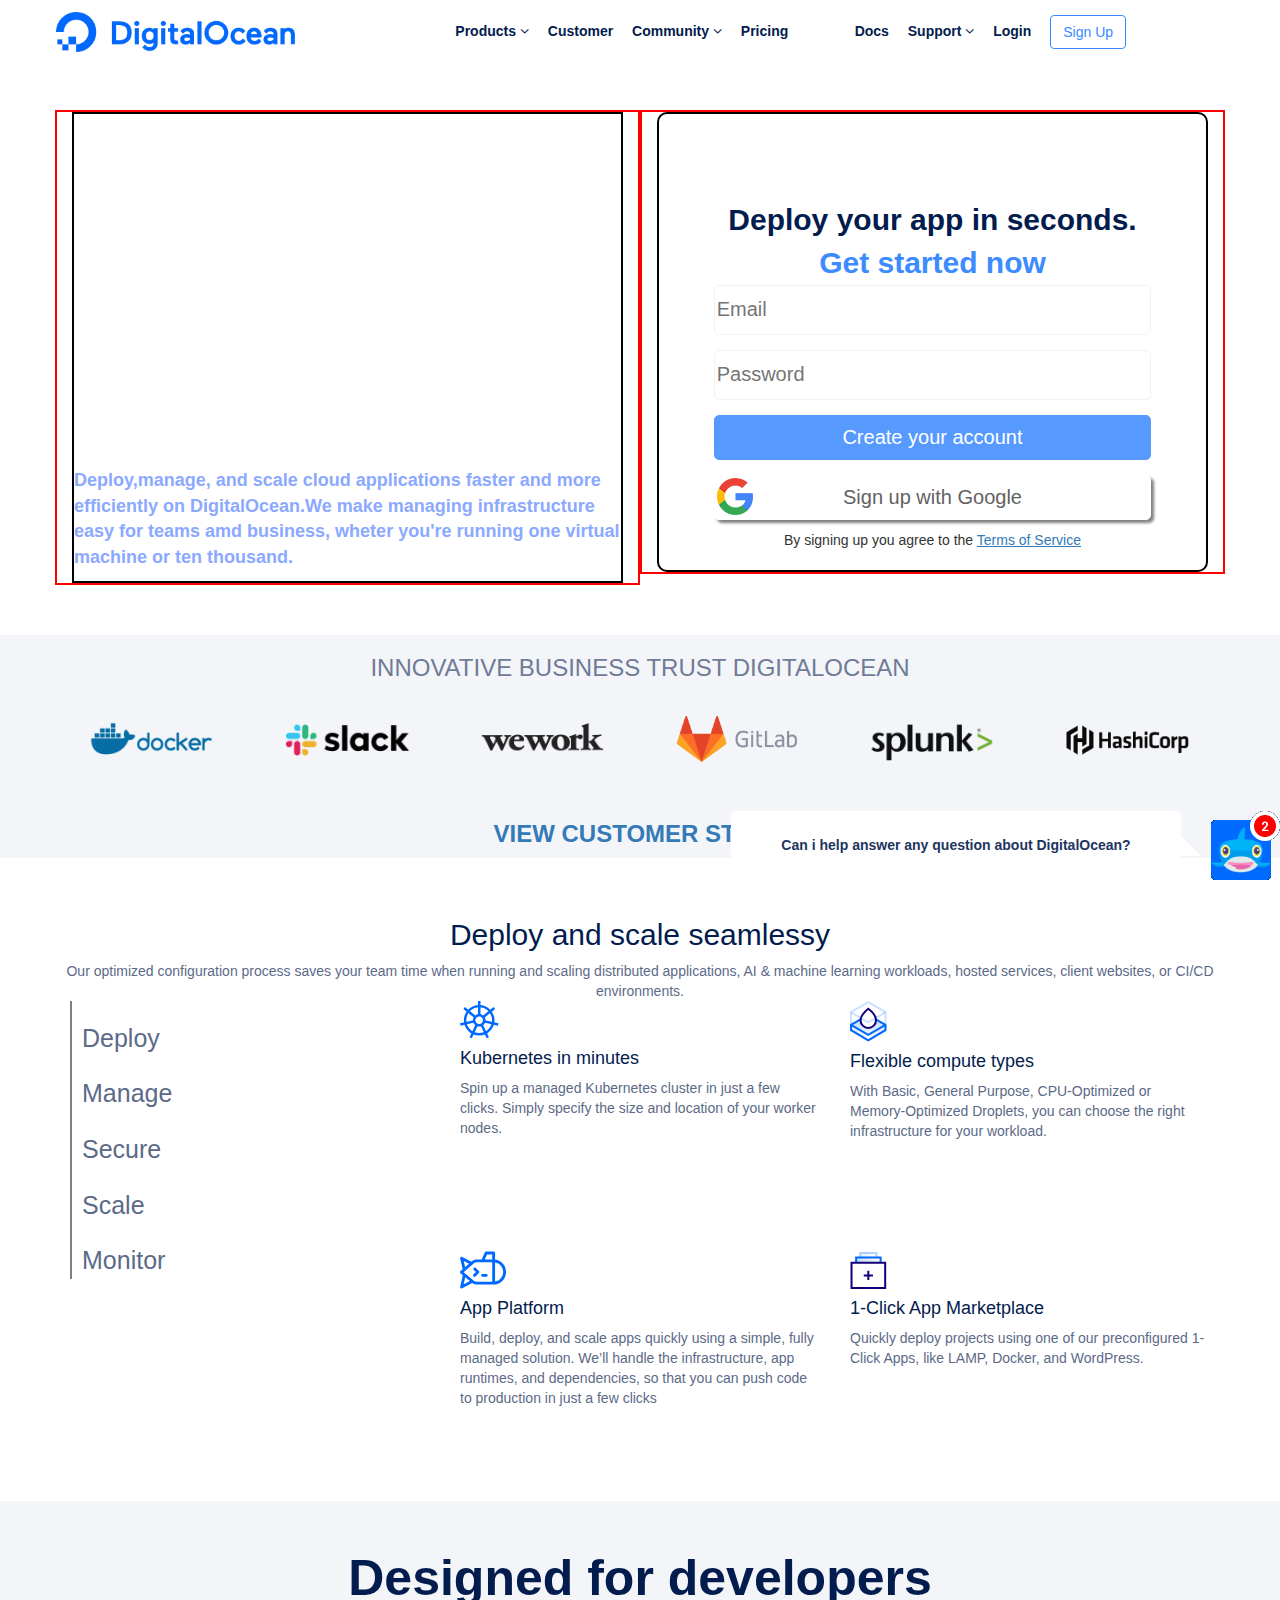
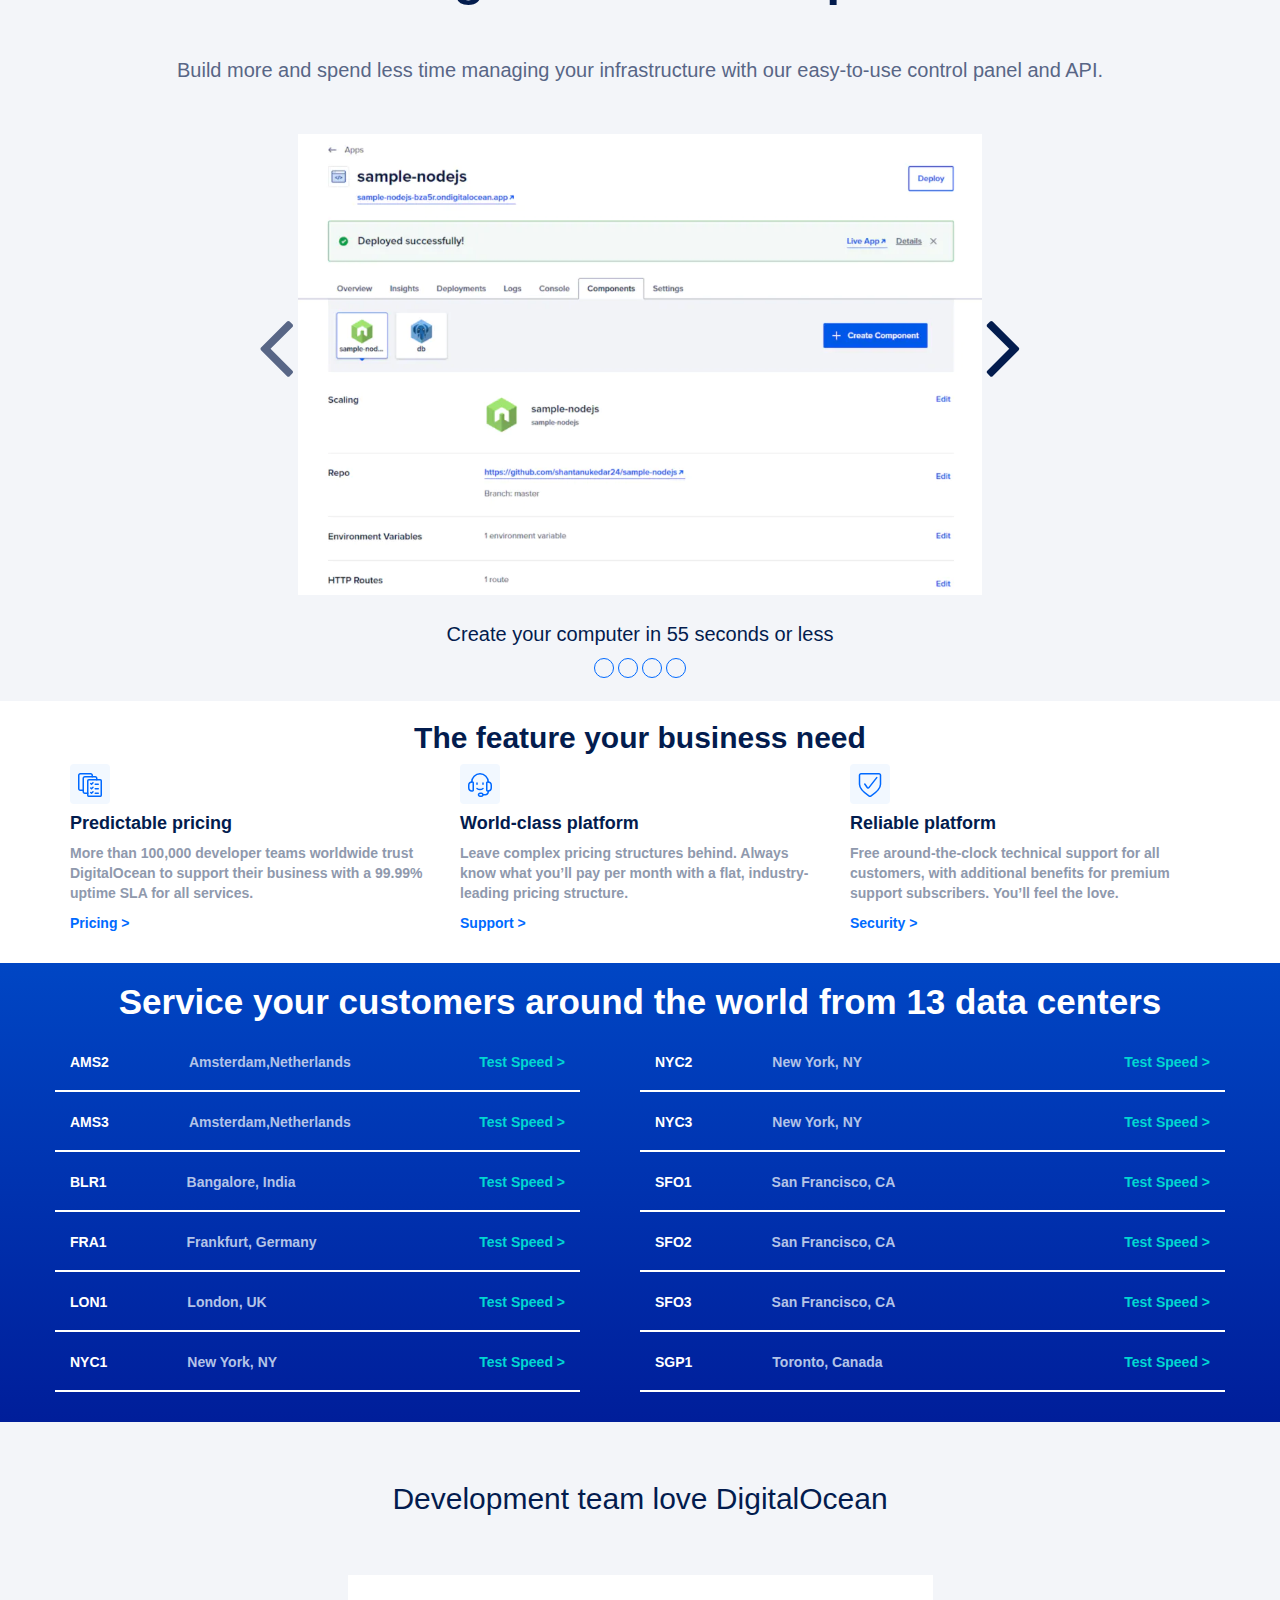
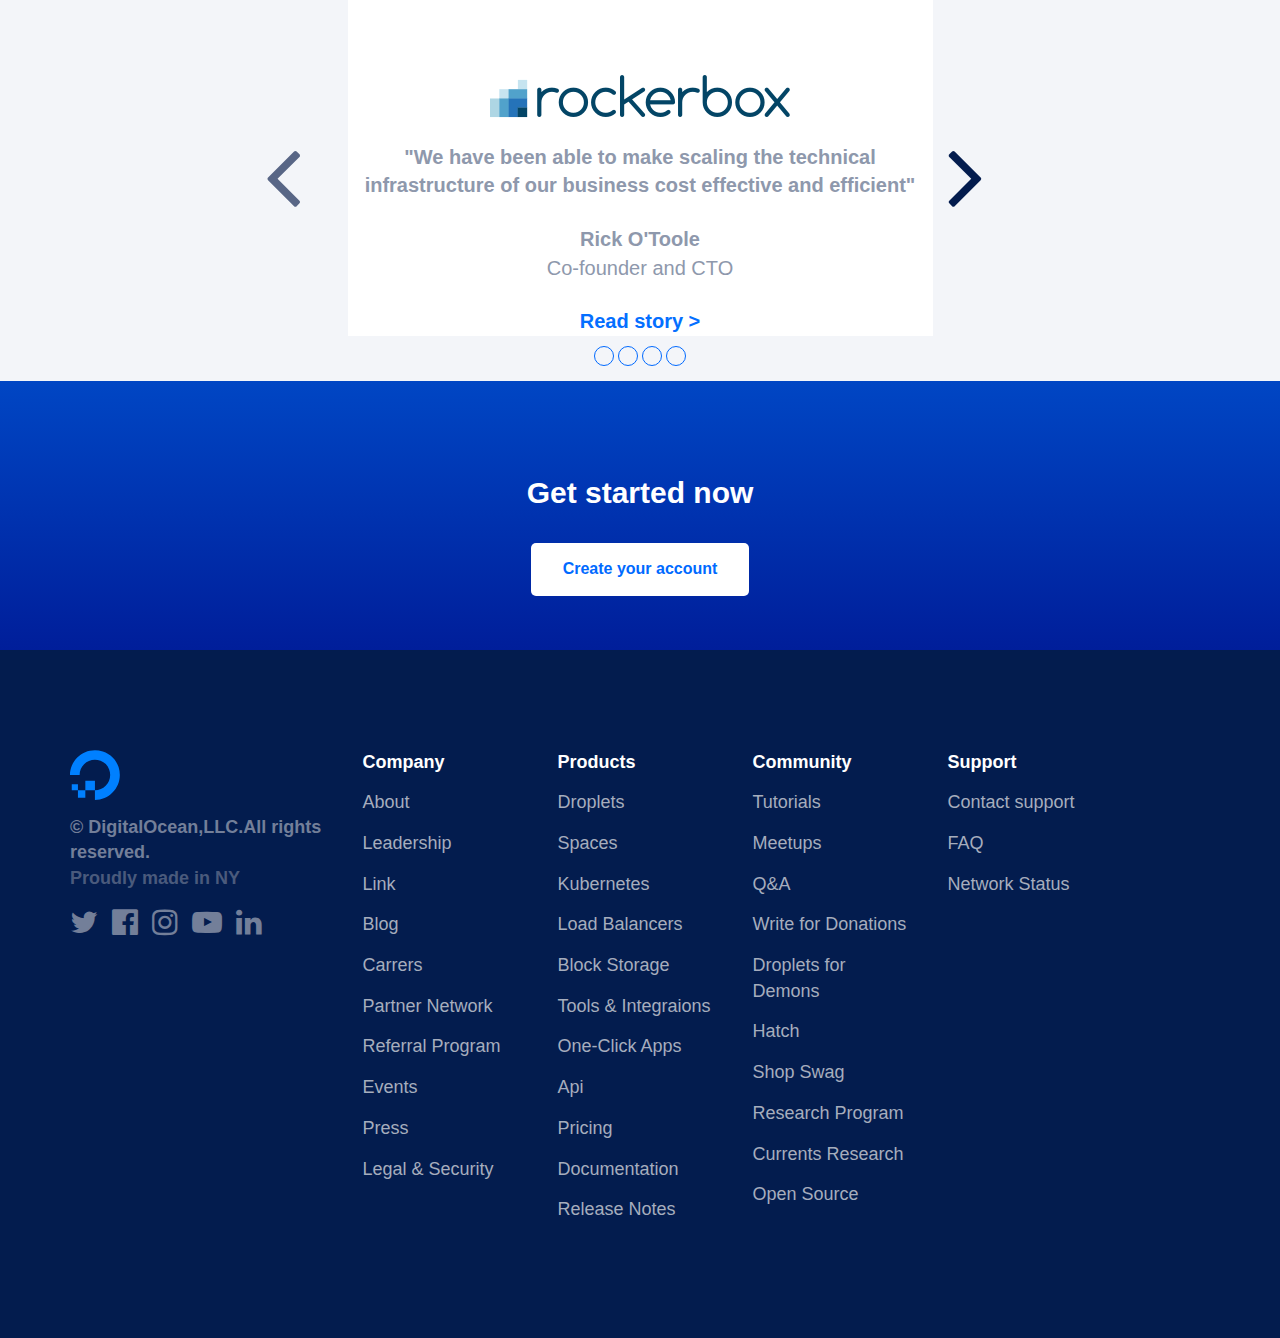
==== commit e58fa921: "mod" ====
--- a/index.html
+++ b/index.html
@@ -202,9 +202,9 @@
     <div class="container-fluid regioncont">
       <div class="container">
         <h2 class="text-center regiontit">Service your customers around the world from 13 data centers</h2>
-        <div class="pad">
         <div class="row">
           <div class="regionlink1 col-xs-12 col-sm-12 col-md-6 ">
+            <div class="pad">
             <div class="row">
               <div class="citycont col-xs-12 col-sm-12 col-md-12">
                 <ul class="regionul">
@@ -248,6 +248,7 @@
                   <li class="regionli-three">Test Speed &gt; </li>
                 </ul>
               </div>
+            </div>
             </div>
           </div>
 
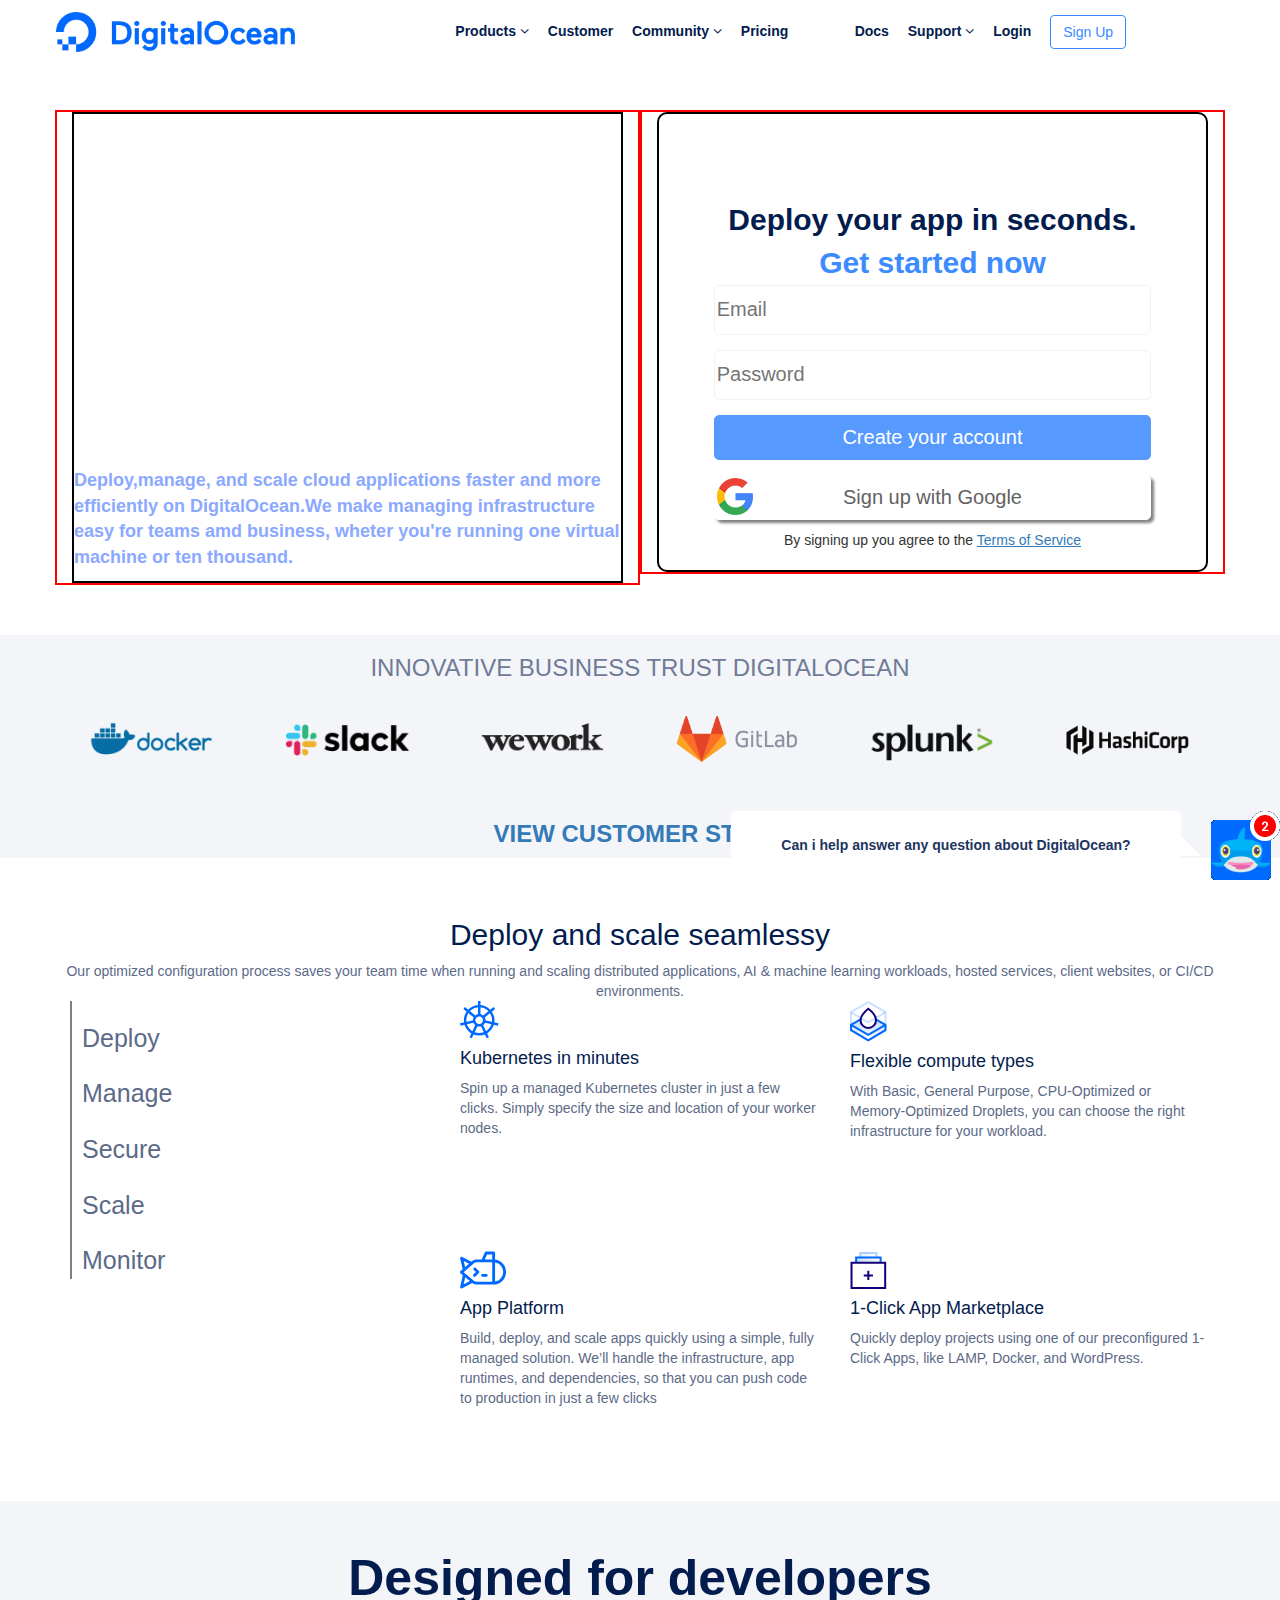
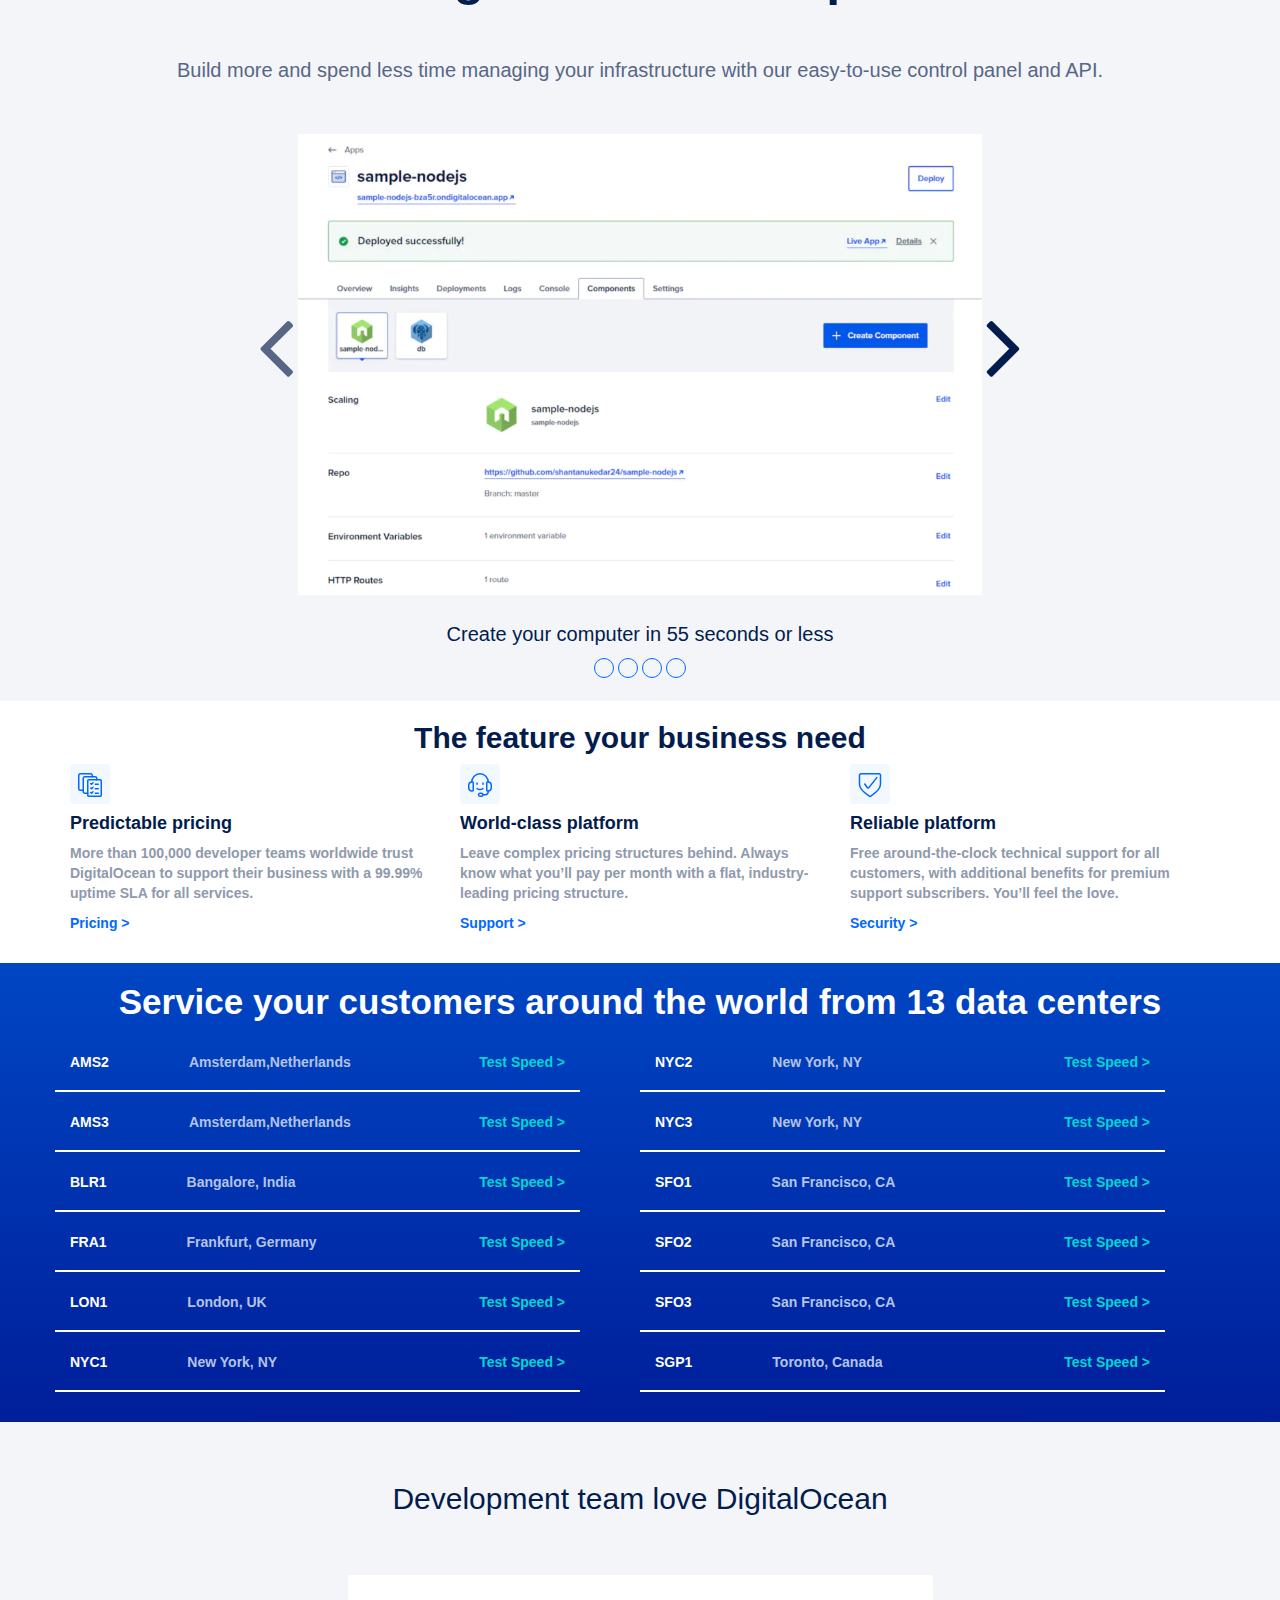
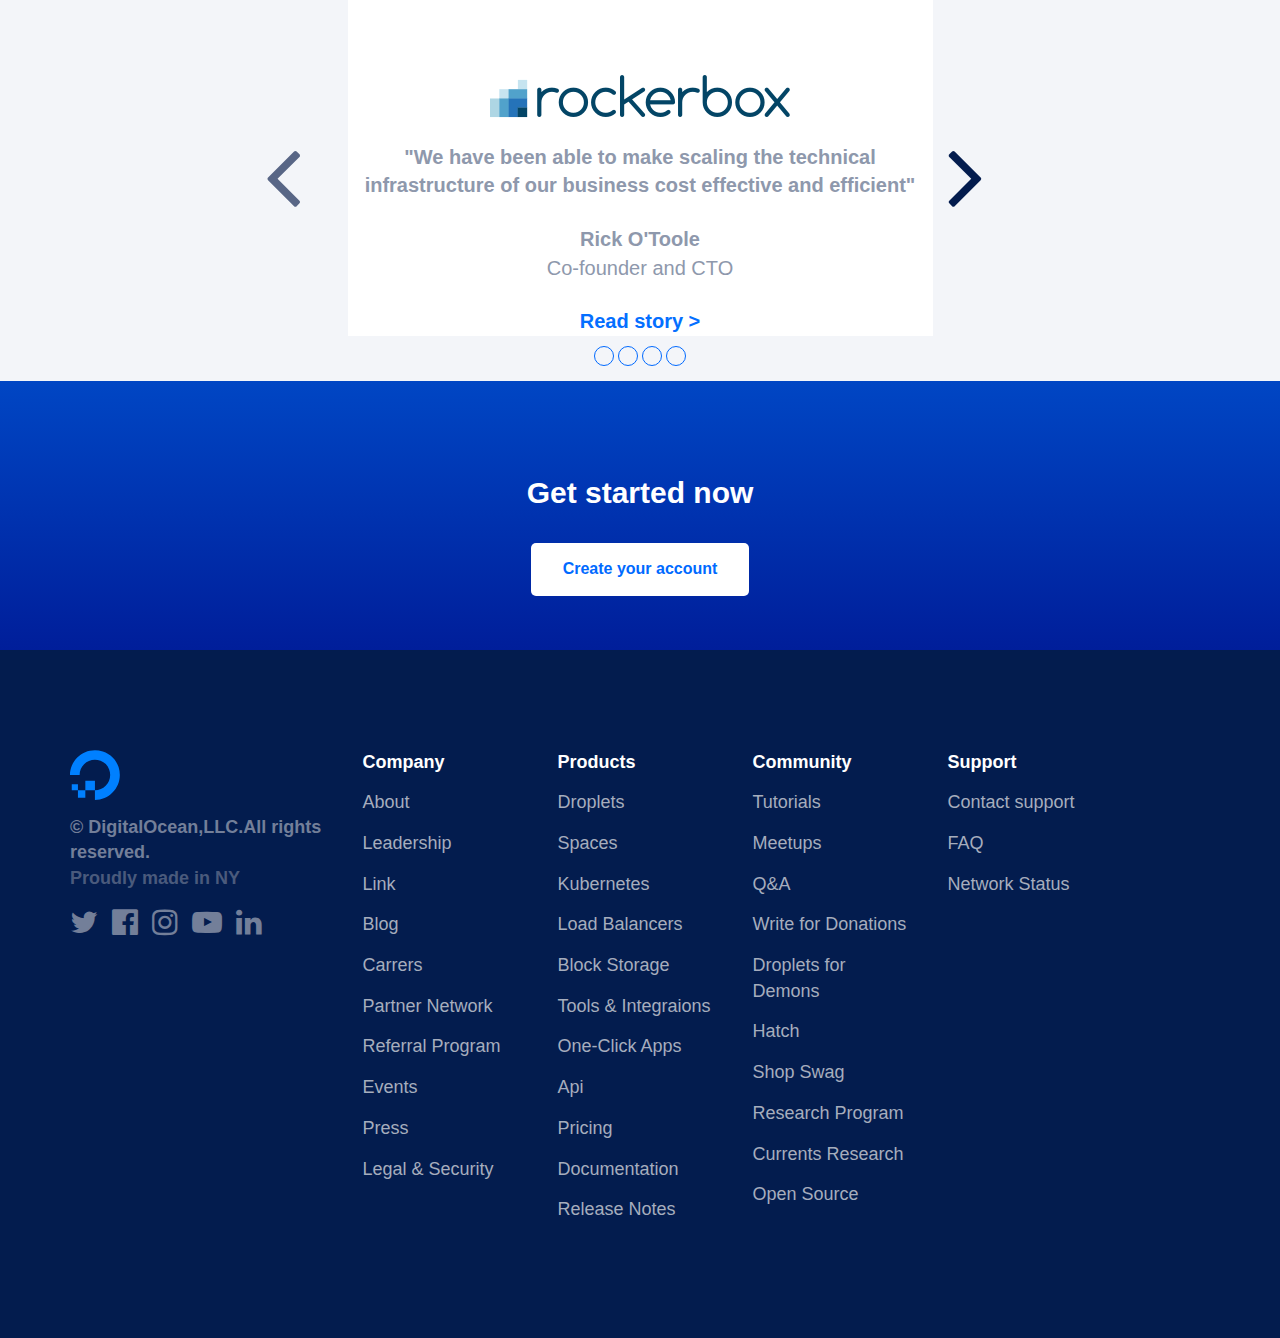
==== commit a93c3db4: "mod" ====
--- a/index.html
+++ b/index.html
@@ -203,7 +203,7 @@
       <div class="container">
         <h2 class="text-center regiontit">Service your customers around the world from 13 data centers</h2>
         <div class="row">
-          <div class="regionlink1 col-xs-12 col-sm-12 col-md-6 ">
+          <div class="regionlink col-xs-12 col-sm-12 col-md-6 ">
             <div class="pad">
             <div class="row">
               <div class="citycont col-xs-12 col-sm-12 col-md-12">
@@ -252,7 +252,8 @@
             </div>
           </div>
 
-          <div class="regionlink2 col-xs-12 col-sm-12 col-md-6 ">
+          <div class="regionlink col-xs-12 col-sm-12 col-md-6 ">
+            <div class="pad">
             <div class="row ">
               <div class="citycont col-xs-12 col-sm-12 col-md-12">
                 <ul class="regionul">
@@ -297,6 +298,7 @@
                 </ul>
               </div>
             </div>
+            </div>
           </div>
 
         </div>
@@ -312,11 +314,11 @@
       <div class="container">
         <h2 class="text-center lovetit">Development team love DigitalOcean</h2>
         <div class="row">
+          <!-- <div class="col-xs-1 col-sm-1 col-md-1">
+          </div>
           <div class="col-xs-1 col-sm-1 col-md-1">
-          </div>
-          <div class="col-xs-1 col-sm-1 col-md-1">
-          </div>
-          <div class="col-xs-1 col-sm-1 col-md-1">
+          </div> -->
+          <div class="col-xs-1 col-sm-1 col-md-1 col-xs-offset-2 col-sm-offset-2 col-md-offset-2">
             <i class="margicon fontaweicon1 fa fa-angle-left" aria-hidden="true"></i>
           </div>
           <div class="imgfordev2 col-xs-6 col-sm-6 col-md-6 ">
@@ -329,10 +331,10 @@
           <div class="col-xs-1 col-sm-1 col-md-1">
              <i class="margicon fontaweicon2 fa fa-angle-right" aria-hidden="true"></i>
           </div>
+          <!-- <div class="col-xs-1 col-sm-1 col-md-1">
+          </div>
           <div class="col-xs-1 col-sm-1 col-md-1">
-          </div>
-          <div class="col-xs-1 col-sm-1 col-md-1">
-          </div>
+          </div> -->
         </div>
       </div>
       <div class="tcent">
--- a/css/master.css
+++ b/css/master.css
@@ -395,16 +395,8 @@
 padding-right:60px;
 }
 
-.regionlink1{
-  /* width: calc(100% - 5px); */
+.regionlink{
   height:100%;
-  /* margin-left: 5px; */
-}
-
-.regionlink2{
-  /* width: calc(100% - 5px); */
-  height:100%;
-  /* margin-right: 5px; */
 }
 
 .citycont{
